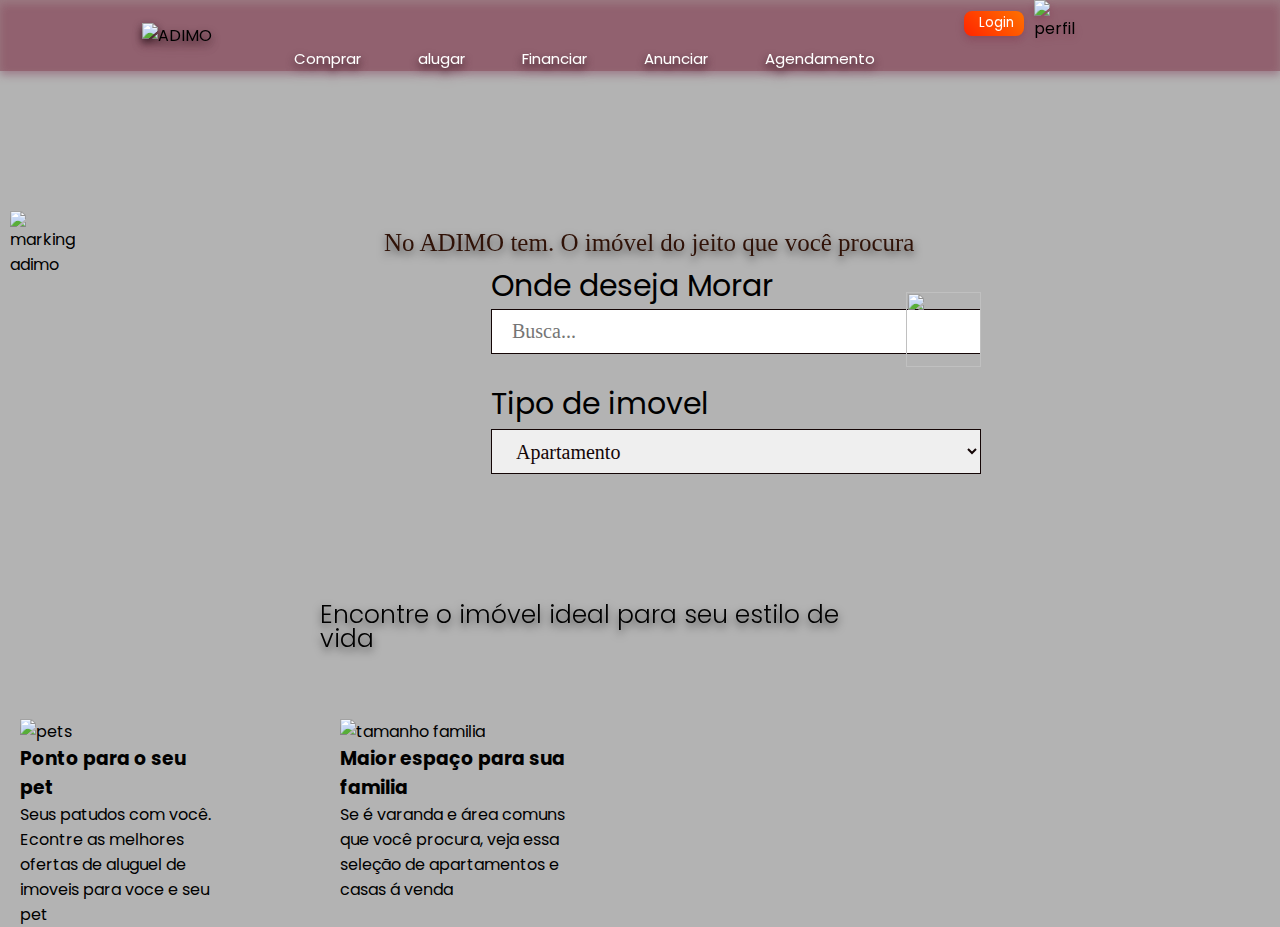
==== index.html @ 8f81d6ec "Add files via upload" ====
<!DOCTYPE html>
<html lang="en">
<head>
    <meta charset="UTF-8">
    <meta http-equiv="X-UA-Compatible" content="IE=edge">
    <meta name="desciption" content="ADIMO uma imobiliaria onde te ajudar é nossa obrigação">
    <link rel="stylesheet" href="style.css">
    <title>Site_ADIMO</title>
</head>
<body>
    <header>
        <div class="container">
            <div class="logo"><img class="box-img" src="adimo/img/icoone1.png" alt="ADIMO"></div>
            <div class="menu">
                <nav>
                    <ul>
                        <section class="pos">
                            <div class="box-button"><button class="button"><a  class="a-but" href="http://127.0.0.1:5500/tela%20login/index_login.html">Login</a></button></div>
                            <div class="div-img"><img class="box-imagem" src="adimo/img/perfil2.png" alt="perfil"></div>
                        </section>
                        <a class="a" href="">Comprar</a>
                        <a class="a" href="">alugar</a>
                        <a class="a" href="">Financiar</a>
                        <a class="a" href="http://127.0.0.1:5500/tela%20anunciar/index_anunciar.html">Anunciar</a>
                        <a class="a" href="">Agendamento</a>
                       
                    </ul>
                    
                </nav>
            </div>
            
        </div>
    </header>
    <main class="box-main">
        
        <div class="mod-img">
            <img src="adimo/img/inicio_minhacasa.png" alt="marking adimo">
        </div>
        <p class="paragrafo">
            No ADIMO tem. O imóvel do jeito que você procura
        </p>
        <form action="">
            <div class="main-cont">
                <div class="search-container">
                    <span class="span">Onde deseja Morar</span>
                    <input type="text" id="search-bar" placeholder="Busca...">
                    <a href="#"><img class="search-icon" src="http://www.endlessicons.com/wp-content/uploads/2012/12/search-icon.png"></a>
                </div>
                <div class="search-container">
                    <span class="span">Tipo de imovel</span>
                    <div class="imobSelect">
                    <select name="tipo" id="search-bar" >
                        <option value="apartamento">Apartamento</option>
                        <option value="casa">Casa</option>
                        <option value="cs comercio">Casa de Condomínio</option>
                        <option value="chacara">Chácara</option>
                        <option value="lotes">Lote/Terreno</option>
                        <option value="sobrado">Sobrado</option>
                        <option value="edificio">Edifício Residencial</option>
                        <option value="sitio">Fazenda/Sítios</option>
                    </select>
                    </div>
                    
                </div>
            </div>
        </form>
        <div class="sub-paragrafo"><p>Encontre o imóvel ideal para seu estilo de vida</p></div>
        <div id="alinar">
            <div class="pets">
                <img src="adimo/img/imovel pets.jpg" alt="pets">
                
                <p class="type-pont"><h3>Ponto para o seu pet
                </h3>Seus patudos com você. Econtre as melhores ofertas de aluguel de imoveis para voce e seu pet</p>
            </div>
        </div>   
        <div>
            <figure class="fig-img">
                <img class="img-fig" src="adimo/img/tamanhoFamilia.png" alt="tamanho familia">
                <figcaption><h3>Maior espaço para sua familia</h3>
                    Se é varanda e área comuns que você procura, veja essa seleção de apartamentos e casas á venda</figcaption>
            </figure>
            
        </div>
    </main>
</body>
</html>
---- style.css ----
@import url('https://fonts.googleapis.com/css2?family=Poppins:wght@300&display=swap');
*{
    margin: 0;
    padding: 0;
    box-sizing: border-box;
    font-family: 'Poppins', sans-serif;
}
.a-but{
    color: #fff;
    text-decoration: none;
}
.container {
    max-width: 1080px;
    display: flex;
    margin: 0 auto;
    align-items: center;
    justify-content: center;
    
}
body{
    background-color: #0303034d;
}
header{
  
    background-color: rgba(134, 74, 89, 0.548);
    width: 100%;
    padding: 0px;
    filter: drop-shadow(0px 4px 4px rgba(136, 73, 99, 0.952));
}

.box-img{
    width: 10px;
    padding: 5px 10px;
}
.box-imagem{
    width: 38px;
}
.button{
    width:60px;
    height: 25px;
    background-image: linear-gradient(45deg, #FF2500, #FF7100);
    border: none;
    margin-right: 5px;
    border-radius: 8px;
    cursor: pointer;
}


.button a{
    color: #ffff;    
    margin-left: 5px;
    padding: 0;
    
}
.box-button{
    padding-right: 5px;
    margin: 0px 0px 0px 5px;
    padding-top: 9px;
    margin-left: 670px;
    
}
.div-img{
    margin-left: 0;
    margin-bottom: 5px;
    margin-top: 0;

    
    
}
.div-input{
    margin-bottom: 20px;
    position:relative;
    width: 310px;
    height: 155px;
    display: block;
    
}
.div-input input{
    background-color: #8582825b;
    border-color: #44403c;
    font-size:25px;
}
.fig-img{
    position: absolute;
    width: 252px;
    height: 201px;
    padding:0;
    margin-left: 340px;
    margin-top: 17%;
}
.img-fig{
    width: 223px;
    height: auto;
}
.input{
    font-size: 25px;
    font-family: Arial, Helvetica, sans-serif;

}
.logo {
    width: 15%;
}
.logo img{
    width: 90px;
    filter: drop-shadow(0px 4px 4px rgba(0, 0, 0, 0.616));
}

.main-cont{
    margin-left:15%;
    margin-top: 15%;
    
}
.menu{
    width: 79%;
}


.a{
    color: #ffff;
    text-decoration: none;
    margin-right: 53px;
    font-size: 15px;
    position: relative;
    width: 60%;
    filter: drop-shadow(0px 4px 4px rgba(0, 0, 0, 0.616));
    transform: scale(1.2);
}

.a:hover{
    font-size: 20px;
    color: black;
    filter: drop-shadow(0px 4px 4px rgb(29, 0, 0));
   
}
.mod-img{
    position: absolute;
    margin-left: 10px;
    width: 22px;
    height: 14px;
    bottom: 75%;

}
option{
    color: #000000;
    font-family: Arial, Helvetica, sans-serif;
    background-color: #8a725f9d;
}
.pos{
    display: flex;
    width: 45%;
    margin:0;
    padding: 0;

}
.paragrafo{
    position: absolute;
    left: 30%;
    top: 26%;
    font-family:Georgia, 'Times New Roman', Times, serif;
    font-size: 25px;
    line-height: 18px;
    color: #301207;

    filter: drop-shadow(0px 4px 4px rgba(0, 0, 0, 0.616));

}
.pets{
    position: absolute;
    width: 202px;
    height: 201px;
    padding:0;
    margin-left: 20px;
    margin-top: 17%;
    
}
.span{
    font-size: 30px;
}
.sub-paragrafo{
    margin-top: 8%;
    margin-left: 25%;
    padding: 0;
    position: absolute;
    width: 578px;
    height: 24px;
    font-family: 'Inter';
    font-style: normal;
    font-weight: 300;
    font-size: 25px;
    line-height: 24px;
    color: #000000;
    filter: drop-shadow(0px 4px 4px rgba(0, 0, 0, 0.616));

}
.type-pont{
    position: absolute;
    width: 219px;
    height: 30px;
    font-family: 'Inter';
    font-style: normal;
    font-weight: 300;
    font-size: 18px;
    line-height: 22px;

    color: rgba(0, 0, 0, 0.75);
}
@media screen and (max-width: 900px){
    header{
        background-color: black;
        width: 100%;
        padding: 0px;
    }
.menu nav ul a{
        text-decoration: none;
        padding-right:15px;
        font-size: 15px;
        position: relative;
    }
    .box-img{
        width: 10px;
        padding: 0px 20px;
        
    }
    .box-button{
        padding-right: 5px;
        margin: 0px 0px 0px 5px;
        padding-top: 5px;
        margin-left: 5%;
    }
    .pos{
        margin-left:420px;
        
    }
    .search-container{
        width: 400px;
        display: block;
        margin:27px auto;
    }
    .main-cont{
        margin-left:30%;
        margin-top: 25%;
    }
}
@media screen and(max-width:768px) {
    header{
        background-color: black;
        width: 100%;
        padding: 0px;
    }
    .menu nav ul a{
        text-decoration: none;
        padding-right:15px;
        font-size: 15px;
        position: relative;
    }
    .box-img{
        width: 10px;
        padding: 0px 20px;
        
    }
    .box-button{
        padding-right: 5px;
        margin: 0px 0px 0px 5px;
        padding-top: 5px;
        margin-left: 5%;
    }
    .pos{
        margin-left:420px;
        
    }
    .search-container{
        width: 400px;
        display: block;
        margin:27px auto;
    }
    .main-cont{
        margin-left:30%;
        margin-top: 25%;
    }
}
.search-container{
    width: 490px;
    display: block;
    margin:27px auto;
    
  } 
  .search-icon{
    position: relative;
    float: right;
    width: 75px;
    height: 75px;
    top: -62px;
    
}
#search-bar{
    margin: 0 auto;
    width: 100%;
    height: 45px;
    padding: 0 20px;
    font-size:20px;
    font-family: 'Franklin Gothic Medium';
    color: rgb(20, 6, 6);
    border: 1px solid;
}
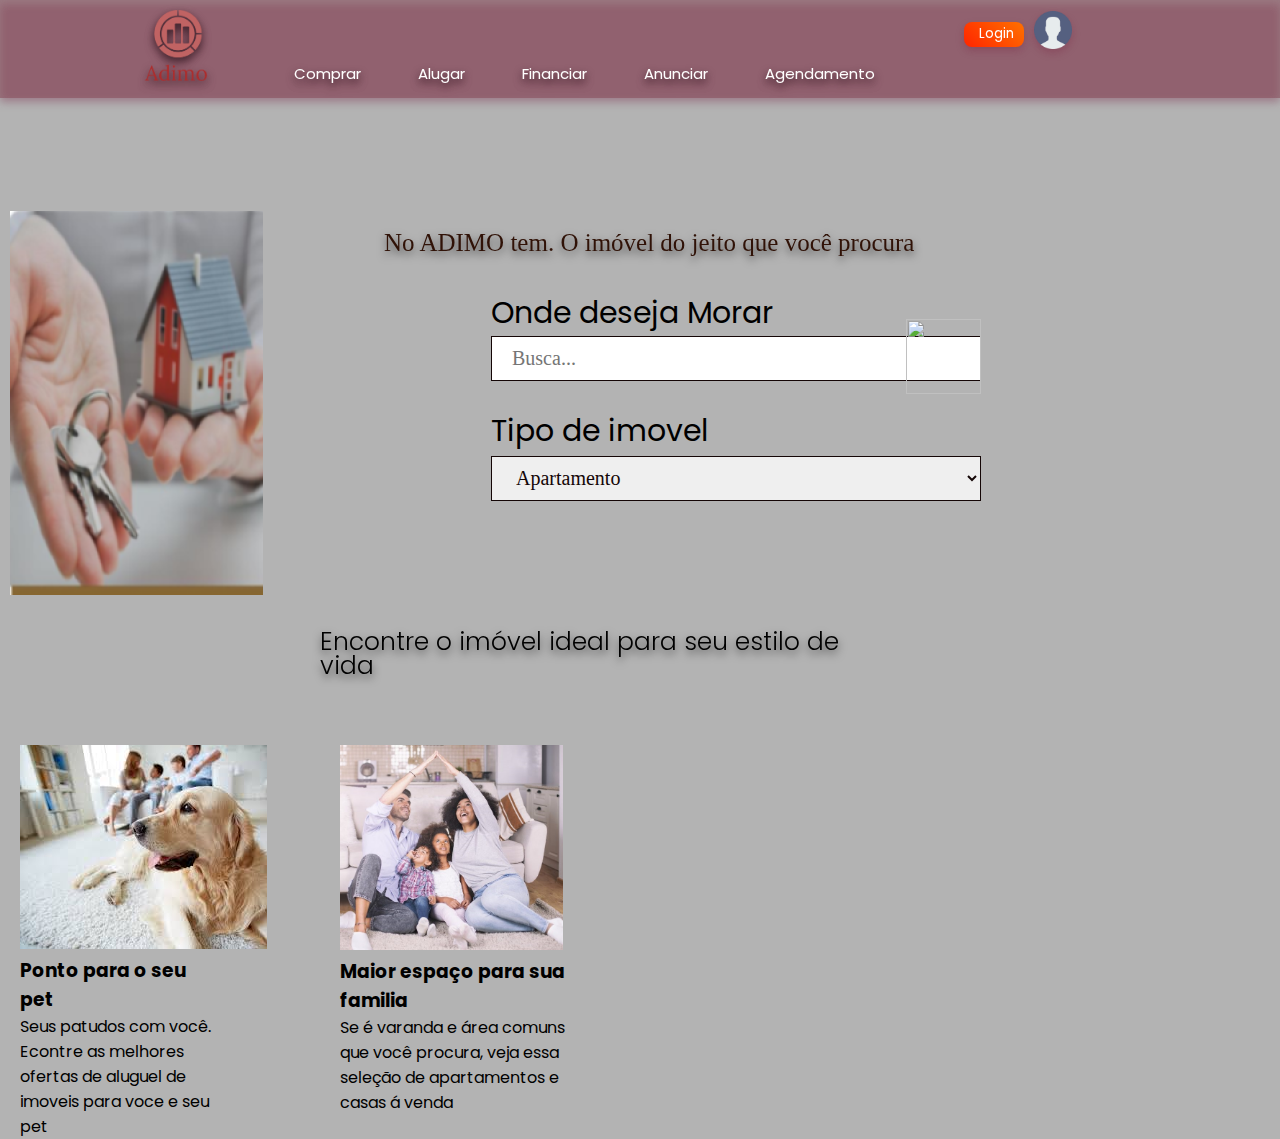
==== commit aefc95ce: "repositorio corrigido" ====
--- a/index.html
+++ b/index.html
@@ -1,27 +1,28 @@
 <!DOCTYPE html>
-<html lang="en">
+<html lang="pt-br">
 <head>
     <meta charset="UTF-8">
     <meta http-equiv="X-UA-Compatible" content="IE=edge">
     <meta name="desciption" content="ADIMO uma imobiliaria onde te ajudar é nossa obrigação">
     <link rel="stylesheet" href="style.css">
+    <link rel="shortcut icon" href="assets/icons/favicon.ico" type="image/x-icon">
     <title>Site_ADIMO</title>
 </head>
 <body>
     <header>
         <div class="container">
-            <div class="logo"><img class="box-img" src="adimo/img/icoone1.png" alt="ADIMO"></div>
+            <div class="logo"><img class="box-img" src="assets/icons/icoone1.png" alt="ADIMO"></div>
             <div class="menu">
                 <nav>
                     <ul>
                         <section class="pos">
-                            <div class="box-button"><button class="button"><a  class="a-but" href="http://127.0.0.1:5500/tela%20login/index_login.html">Login</a></button></div>
-                            <div class="div-img"><img class="box-imagem" src="adimo/img/perfil2.png" alt="perfil"></div>
+                            <div class="box-button"><button class="button"><a  class="a-but" href="pages/login.html">Login</a></button></div>
+                            <div class="div-img"><img class="box-imagem" src="assets/icons/perfil2.png" alt="perfil"></div>
                         </section>
                         <a class="a" href="">Comprar</a>
-                        <a class="a" href="">alugar</a>
+                        <a class="a" href="">Alugar</a>
                         <a class="a" href="">Financiar</a>
-                        <a class="a" href="http://127.0.0.1:5500/tela%20anunciar/index_anunciar.html">Anunciar</a>
+                        <a class="a" href="pages/anunciar.html">Anunciar</a>
                         <a class="a" href="">Agendamento</a>
                        
                     </ul>
@@ -34,7 +35,7 @@
     <main class="box-main">
         
         <div class="mod-img">
-            <img src="adimo/img/inicio_minhacasa.png" alt="marking adimo">
+            <img src="assets/img/inicio_minhacasa.png" alt="marking adimo">
         </div>
         <p class="paragrafo">
             No ADIMO tem. O imóvel do jeito que você procura
@@ -67,7 +68,7 @@
         <div class="sub-paragrafo"><p>Encontre o imóvel ideal para seu estilo de vida</p></div>
         <div id="alinar">
             <div class="pets">
-                <img src="adimo/img/imovel pets.jpg" alt="pets">
+                <img src="assets/img/imovel pets.jpg" alt="pets">
                 
                 <p class="type-pont"><h3>Ponto para o seu pet
                 </h3>Seus patudos com você. Econtre as melhores ofertas de aluguel de imoveis para voce e seu pet</p>
@@ -75,11 +76,10 @@
         </div>   
         <div>
             <figure class="fig-img">
-                <img class="img-fig" src="adimo/img/tamanhoFamilia.png" alt="tamanho familia">
+                <img class="img-fig" src="assets/img/tamanhoFamilia.png" alt="tamanho familia">
                 <figcaption><h3>Maior espaço para sua familia</h3>
                     Se é varanda e área comuns que você procura, veja essa seleção de apartamentos e casas á venda</figcaption>
             </figure>
-            
         </div>
     </main>
 </body>
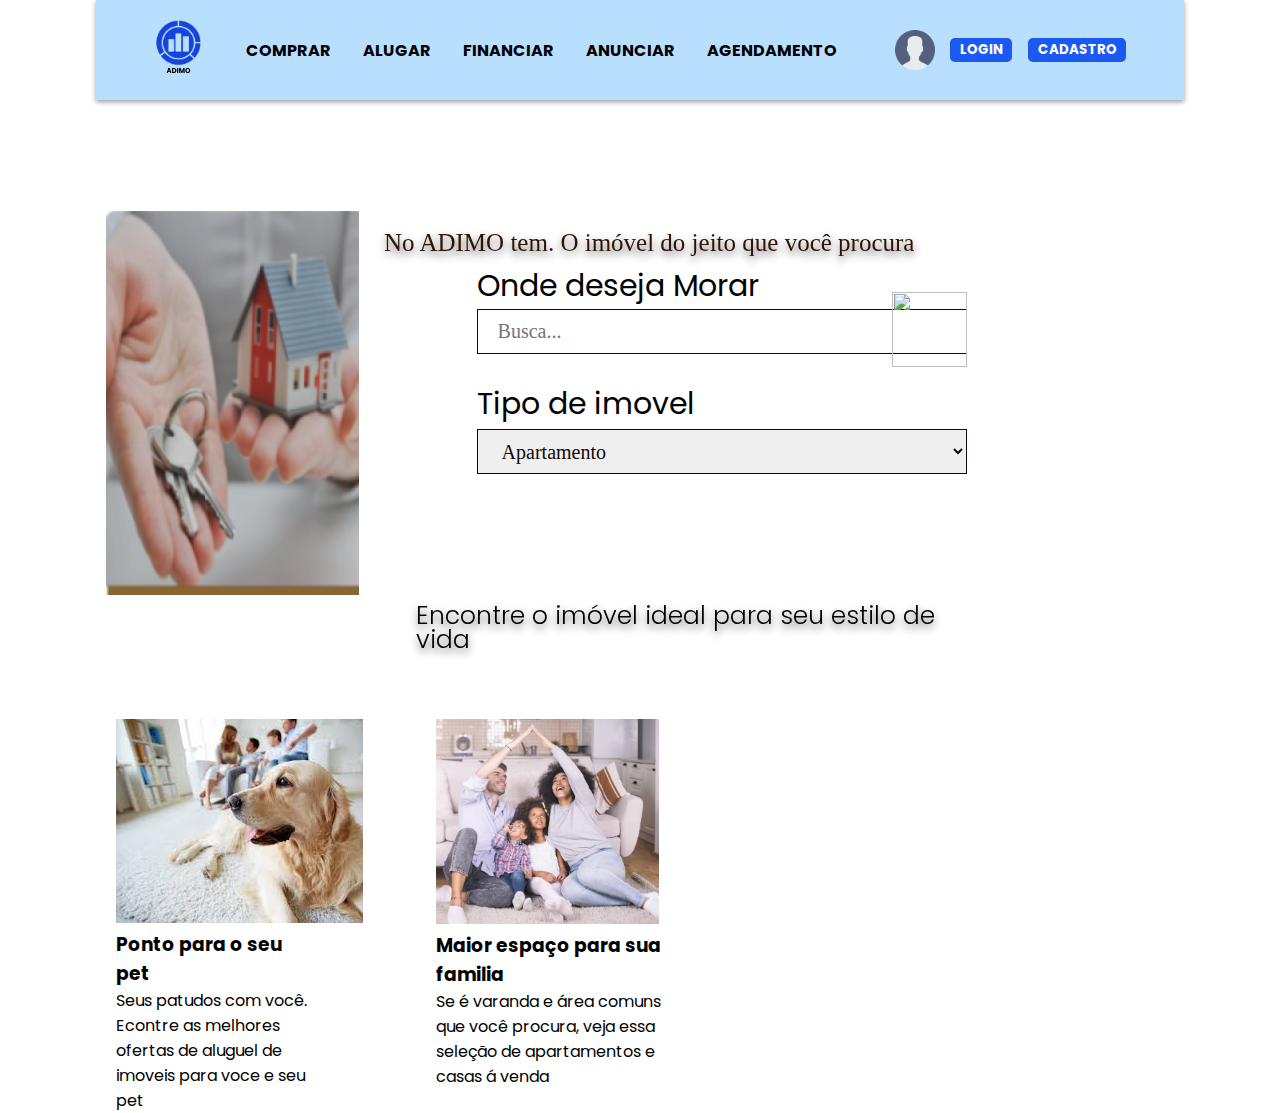
==== commit b15fa31b: "correções de head" ====
--- a/index.html
+++ b/index.html
@@ -5,31 +5,35 @@
     <meta http-equiv="X-UA-Compatible" content="IE=edge">
     <meta name="desciption" content="ADIMO uma imobiliaria onde te ajudar é nossa obrigação">
     <link rel="stylesheet" href="style.css">
-    <link rel="shortcut icon" href="assets/icons/favicon.ico" type="image/x-icon">
-    <title>Site_ADIMO</title>
+    <link rel="shortcut icon" href="assets/icons/icone da adimo.png" type="image/x-icon">
+    <title>ADIMO | Imobiliária</title>
 </head>
 <body>
-    <header>
-        <div class="container">
-            <div class="logo"><img class="box-img" src="assets/icons/icoone1.png" alt="ADIMO"></div>
-            <div class="menu">
-                <nav>
-                    <ul>
-                        <section class="pos">
-                            <div class="box-button"><button class="button"><a  class="a-but" href="pages/login.html">Login</a></button></div>
-                            <div class="div-img"><img class="box-imagem" src="assets/icons/perfil2.png" alt="perfil"></div>
-                        </section>
-                        <a class="a" href="">Comprar</a>
-                        <a class="a" href="">Alugar</a>
-                        <a class="a" href="">Financiar</a>
-                        <a class="a" href="pages/anunciar.html">Anunciar</a>
-                        <a class="a" href="">Agendamento</a>
-                       
-                    </ul>
-                    
-                </nav>
-            </div>
-            
+    <header class="header">
+        <a href="./index.html"><img src="assets/icons/adimo-icon.svg" alt="ADIMO"></a>
+        <nav>
+            <ul>
+                <li>
+                    <a href="#">COMPRAR</a>
+                </li>
+                <li>
+                    <a href="#">ALUGAR</a>
+                </li>
+                <li>
+                    <a href="#">FINANCIAR</a>
+                </li>
+                <li>
+                    <a href="#">ANUNCIAR</a>
+                </li>
+                <li>
+                    <a href="#">AGENDAMENTO</a>
+                </li>
+            </ul>
+        </nav>
+        <div>
+            <img src="assets/icons/perfil2.png" alt="">
+            <button class="button">LOGIN</button>
+            <button class="button">CADASTRO</button>
         </div>
     </header>
     <main class="box-main">
--- a/style.css
+++ b/style.css
@@ -1,4 +1,5 @@
 @import url('https://fonts.googleapis.com/css2?family=Poppins:wght@300&display=swap');
+
 *{
     margin: 0;
     padding: 0;
@@ -18,40 +19,90 @@
     
 }
 body{
-    background-color: #0303034d;
-}
-header{
-  
-    background-color: rgba(134, 74, 89, 0.548);
+    margin: 0 auto;
+    width: 85vw;
+}
+
+/* HEADER CORRIGIDO */
+
+.header{
+    display: flex;
+    justify-content: space-between;
+    align-items: center;
+    margin: 0 auto;
+    padding: 50px;
+
     width: 100%;
-    padding: 0px;
-    filter: drop-shadow(0px 4px 4px rgba(136, 73, 99, 0.952));
-}
-
-.box-img{
-    width: 10px;
-    padding: 5px 10px;
-}
-.box-imagem{
-    width: 38px;
-}
+    height: 100px;
+    background-color: #1c97fc4f;
+    box-shadow: 0px 2px 5px rgba(0, 0, 0, 0.397);
+
+}
+
+.header a{
+    width: 5%;
+}
+
+.header a img{
+    width: 65px;
+}
+
+
+.header nav ul{
+    list-style: none;
+    width: 70%;
+    display: flex;
+    gap: 2rem;
+}
+
+.header nav ul li a{
+    text-decoration: none;
+    color: #000000;
+    font-weight: 700;
+}
+
+.header nav ul li:hover{
+    transform: scale(1.3);
+}
+
+.header nav ul li a:hover{
+    color: #ffffff;
+}
+
+
+.header div{
+    display: flex;
+    justify-content: space-around;
+    align-items: center;
+
+
+    width: 25%;
+}
+
+.header div img{
+    width: 40px;
+
+}
+
+/* HEADER CORRIGIDO */
+
 .button{
-    width:60px;
-    height: 25px;
-    background-image: linear-gradient(45deg, #FF2500, #FF7100);
+    padding-top: .1rem;
+    padding-bottom: .1rem;
+    padding-left: .6rem;
+    padding-right: .6rem;
+    font-weight: bold;
+    color: #ffffff;
+    background-color: #1B59F2;
     border: none;
-    margin-right: 5px;
-    border-radius: 8px;
+    border-radius: 5px;
     cursor: pointer;
 }
 
-
-.button a{
-    color: #ffff;    
-    margin-left: 5px;
-    padding: 0;
-    
-}
+.button:hover{
+    background-color: #1b58f291;
+}
+
 .box-button{
     padding-right: 5px;
     margin: 0px 0px 0px 5px;
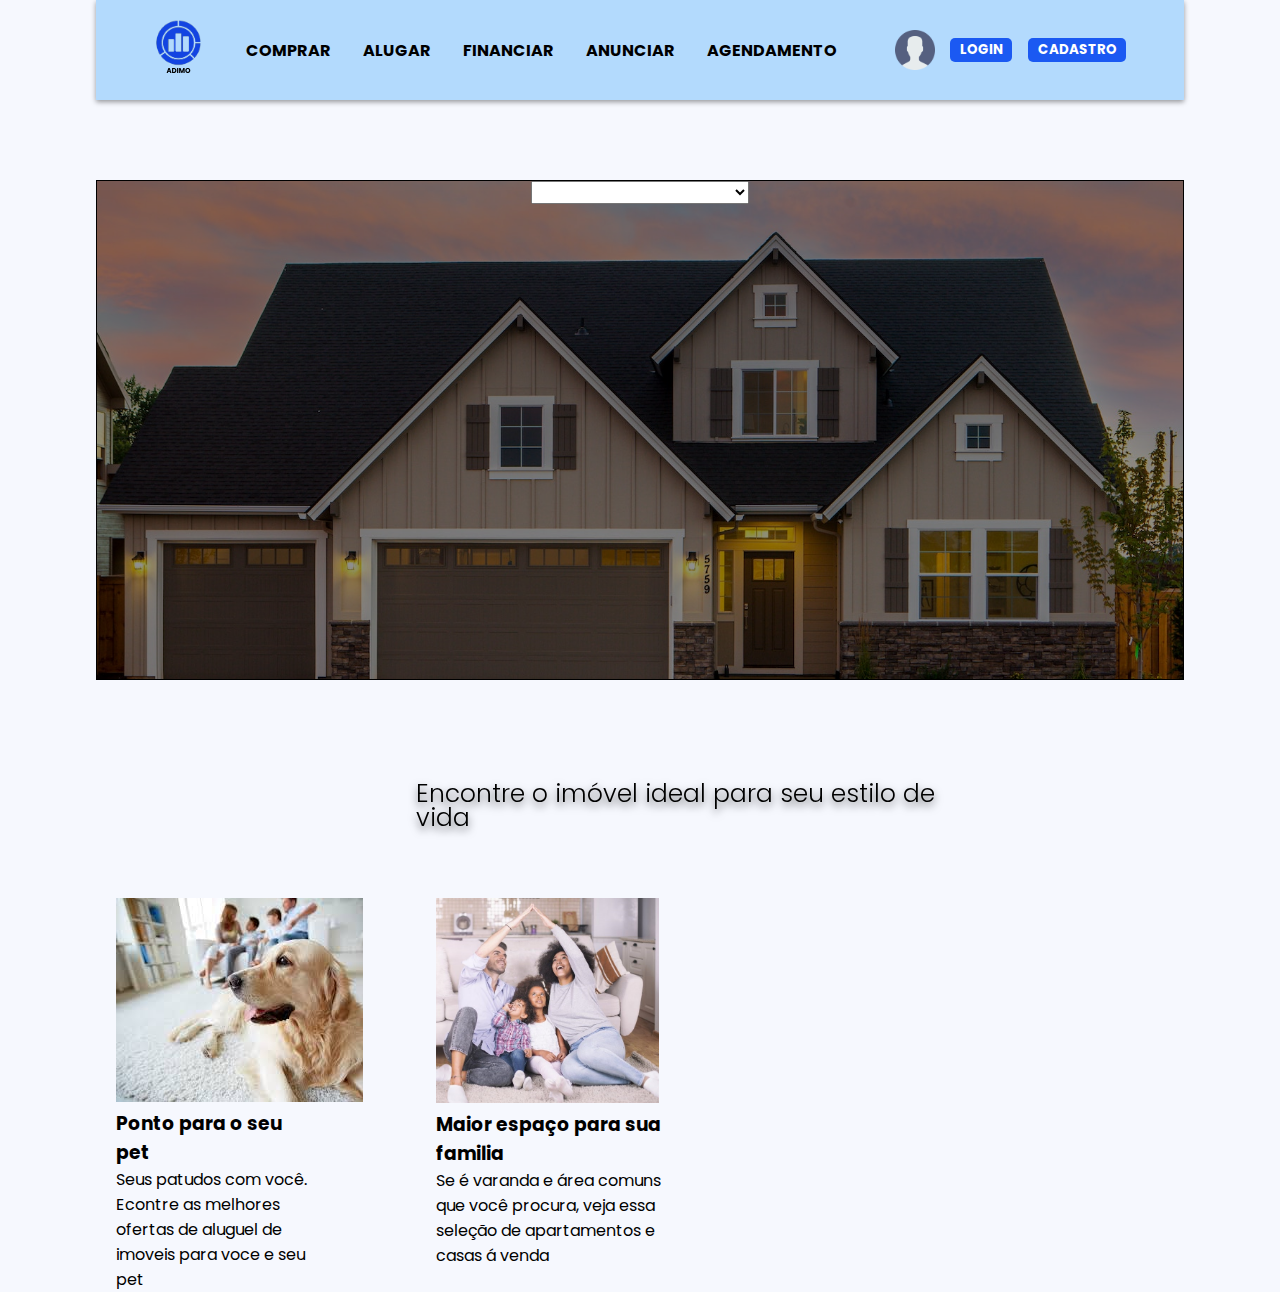
==== commit 66ac9e5f: "add pastas" ====
--- a/index.html
+++ b/index.html
@@ -5,7 +5,7 @@
     <meta http-equiv="X-UA-Compatible" content="IE=edge">
     <meta name="desciption" content="ADIMO uma imobiliaria onde te ajudar é nossa obrigação">
     <link rel="stylesheet" href="style.css">
-    <link rel="shortcut icon" href="assets/icons/icone da adimo.png" type="image/x-icon">
+    <link rel="shortcut icon" href="assets/icons/favicon.png" type="image/x-icon">
     <title>ADIMO | Imobiliária</title>
 </head>
 <body>
@@ -36,39 +36,17 @@
             <button class="button">CADASTRO</button>
         </div>
     </header>
-    <main class="box-main">
-        
-        <div class="mod-img">
-            <img src="assets/img/inicio_minhacasa.png" alt="marking adimo">
-        </div>
-        <p class="paragrafo">
-            No ADIMO tem. O imóvel do jeito que você procura
-        </p>
+    <main class="main">
         <form action="">
-            <div class="main-cont">
-                <div class="search-container">
-                    <span class="span">Onde deseja Morar</span>
-                    <input type="text" id="search-bar" placeholder="Busca...">
-                    <a href="#"><img class="search-icon" src="http://www.endlessicons.com/wp-content/uploads/2012/12/search-icon.png"></a>
-                </div>
-                <div class="search-container">
-                    <span class="span">Tipo de imovel</span>
-                    <div class="imobSelect">
-                    <select name="tipo" id="search-bar" >
-                        <option value="apartamento">Apartamento</option>
-                        <option value="casa">Casa</option>
-                        <option value="cs comercio">Casa de Condomínio</option>
-                        <option value="chacara">Chácara</option>
-                        <option value="lotes">Lote/Terreno</option>
-                        <option value="sobrado">Sobrado</option>
-                        <option value="edificio">Edifício Residencial</option>
-                        <option value="sitio">Fazenda/Sítios</option>
-                    </select>
-                    </div>
-                    
-                </div>
-            </div>
+            <select name="" id="">
+                <option value="Casa"></option>
+                <option value="Apartamento"></option>
+                <option value="Apartamento"></option>
+                <option value="Apartamento"></option>
+                <option value="Apartamento"></option>
+            </select>
         </form>
+    </main>
         <div class="sub-paragrafo"><p>Encontre o imóvel ideal para seu estilo de vida</p></div>
         <div id="alinar">
             <div class="pets">
--- a/style.css
+++ b/style.css
@@ -21,6 +21,7 @@
 body{
     margin: 0 auto;
     width: 85vw;
+    background-color: #1b58f20a;
 }
 
 /* HEADER CORRIGIDO */
@@ -30,6 +31,7 @@
     justify-content: space-between;
     align-items: center;
     margin: 0 auto;
+    margin-bottom: 5rem;
     padding: 50px;
 
     width: 100%;
@@ -85,6 +87,36 @@
 }
 
 /* HEADER CORRIGIDO */
+
+
+/* SESSÃO PRINCIPAL */
+
+.main{
+    width: 100%;
+    height: 500px;
+    background-repeat: no-repeat;
+    background-size: cover;
+    background-attachment: fixed;
+    background-image: url("assets/img/main-bkg.jpg");
+
+    border: 1px solid black;
+}
+
+.main form{
+    width: 100%;
+    height: 100%;
+    background-color: #00000070;
+}
+
+.main form select{
+    margin: 0 auto;
+    width: 20%;
+    display: block;
+    justify-content: center;
+    align-items: center;
+}
+
+/* SESSÃO PRINCIPAL */
 
 .button{
     padding-top: .1rem;
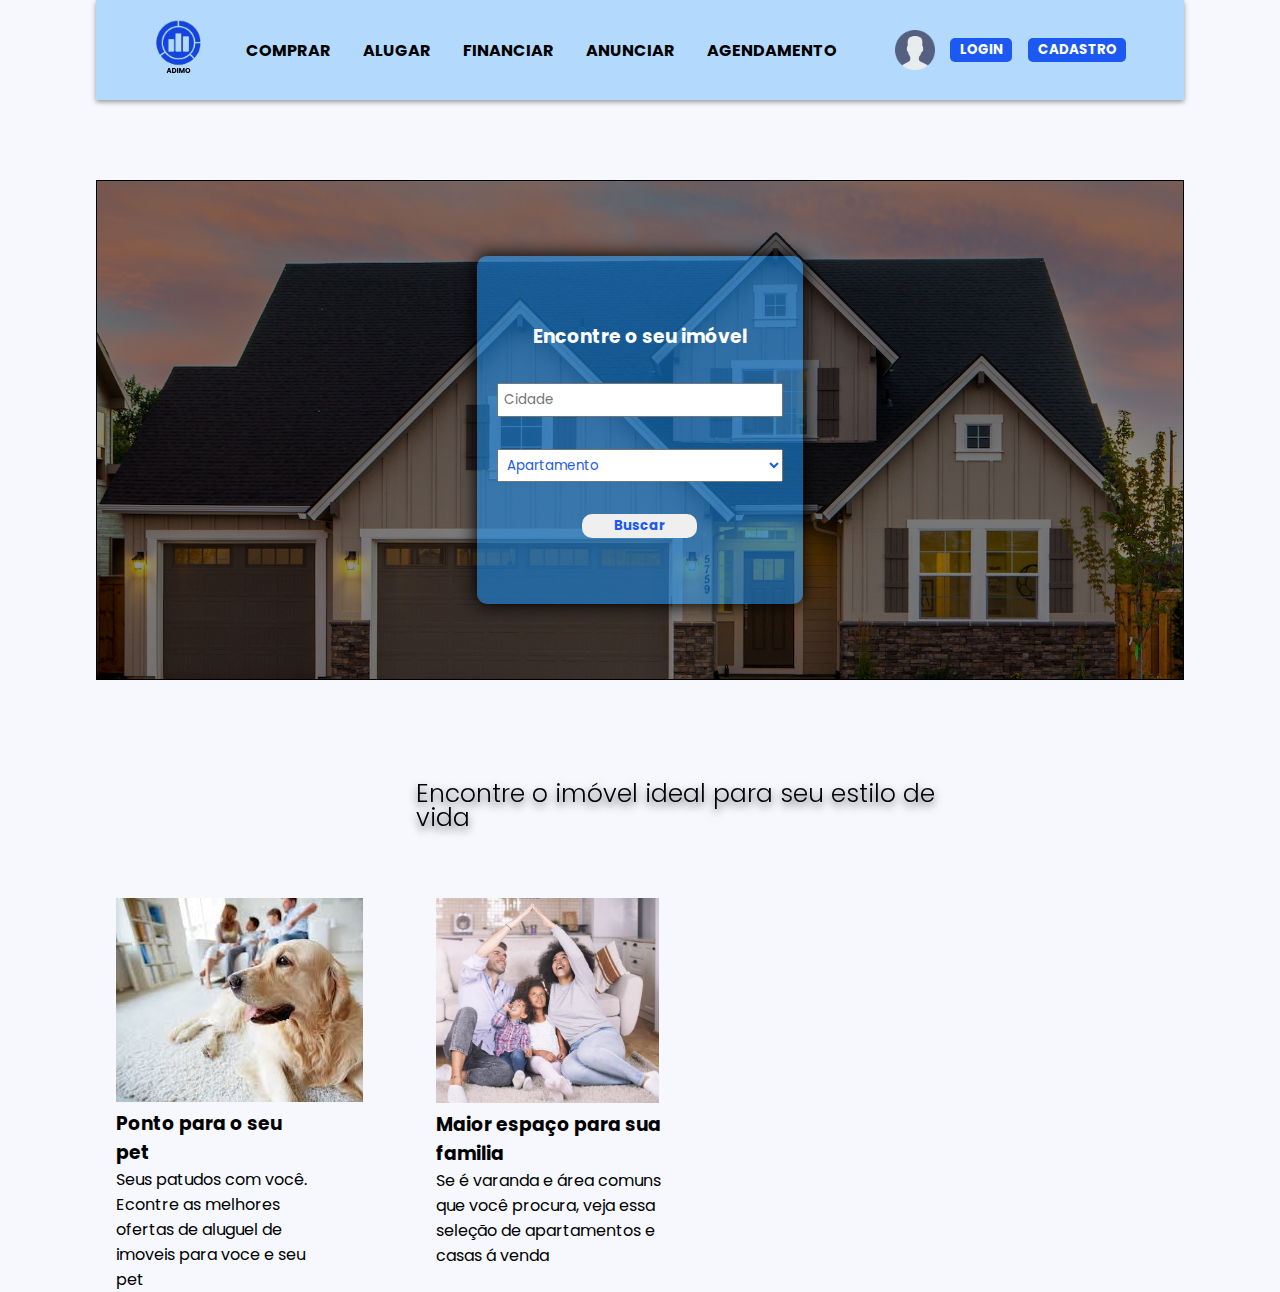
==== commit 6df4ec40: "main finalizado" ====
--- a/index.html
+++ b/index.html
@@ -37,15 +37,22 @@
         </div>
     </header>
     <main class="main">
-        <form action="">
-            <select name="" id="">
-                <option value="Casa"></option>
-                <option value="Apartamento"></option>
-                <option value="Apartamento"></option>
-                <option value="Apartamento"></option>
-                <option value="Apartamento"></option>
-            </select>
-        </form>
+        
+        <div>
+            <form action="">
+                <h3 style="color: #ffffff;">Encontre o seu imóvel</h3>
+                <input type="text" placeholder="Cidade">
+                <select name="Escolha uma opção" id="">
+                    <option value="">Apartamento</option>
+                    <option value="">Apartamento</option>
+                    <option value="">Apartamento</option>
+                    <option value="">Apartamento</option>
+                    <option value="">Apartamento</option>
+                </select>
+                <button>Buscar</button>
+            </form>
+        </div>
+        
     </main>
         <div class="sub-paragrafo"><p>Encontre o imóvel ideal para seu estilo de vida</p></div>
         <div id="alinar">
--- a/style.css
+++ b/style.css
@@ -6,6 +6,8 @@
     box-sizing: border-box;
     font-family: 'Poppins', sans-serif;
 }
+
+
 .a-but{
     color: #fff;
     text-decoration: none;
@@ -102,19 +104,64 @@
     border: 1px solid black;
 }
 
-.main form{
+.main div{
+    display: flex;
+    justify-content: center;
+    align-items: center;
+
     width: 100%;
     height: 100%;
     background-color: #00000070;
 }
 
-.main form select{
-    margin: 0 auto;
-    width: 20%;
-    display: block;
+.main div form{
+    width: 30%;
+    height: 70%;
+    padding: 20px;
+    gap: 2rem;
+
+    background-color: #1b91f291;
+    border-radius: 10px;
+    box-shadow: 0px 0px 18px 1px#000000;
+
+    display: flex;
+    flex-direction: column;
     justify-content: center;
     align-items: center;
 }
+
+.main div form input{
+    padding: 5px;
+    width: 100%;
+}
+
+
+.main div form select{
+    padding: 5px;
+    color: #1B59F2;
+    width: 100%;
+}
+
+.main div form select option{
+    color: #000000;
+}
+
+.main div form button{
+    padding-top: .1rem;
+    padding-bottom: .1rem;
+    padding-left: 2rem;
+    padding-right: 2rem;
+    border-radius: 10px;
+    cursor: pointer;
+    border: none;
+
+    font-weight: bold;
+    color: #1B59F2;
+}
+
+
+
+
 
 /* SESSÃO PRINCIPAL */
 
@@ -223,11 +270,7 @@
     bottom: 75%;
 
 }
-option{
-    color: #000000;
-    font-family: Arial, Helvetica, sans-serif;
-    background-color: #8a725f9d;
-}
+
 .pos{
     display: flex;
     width: 45%;
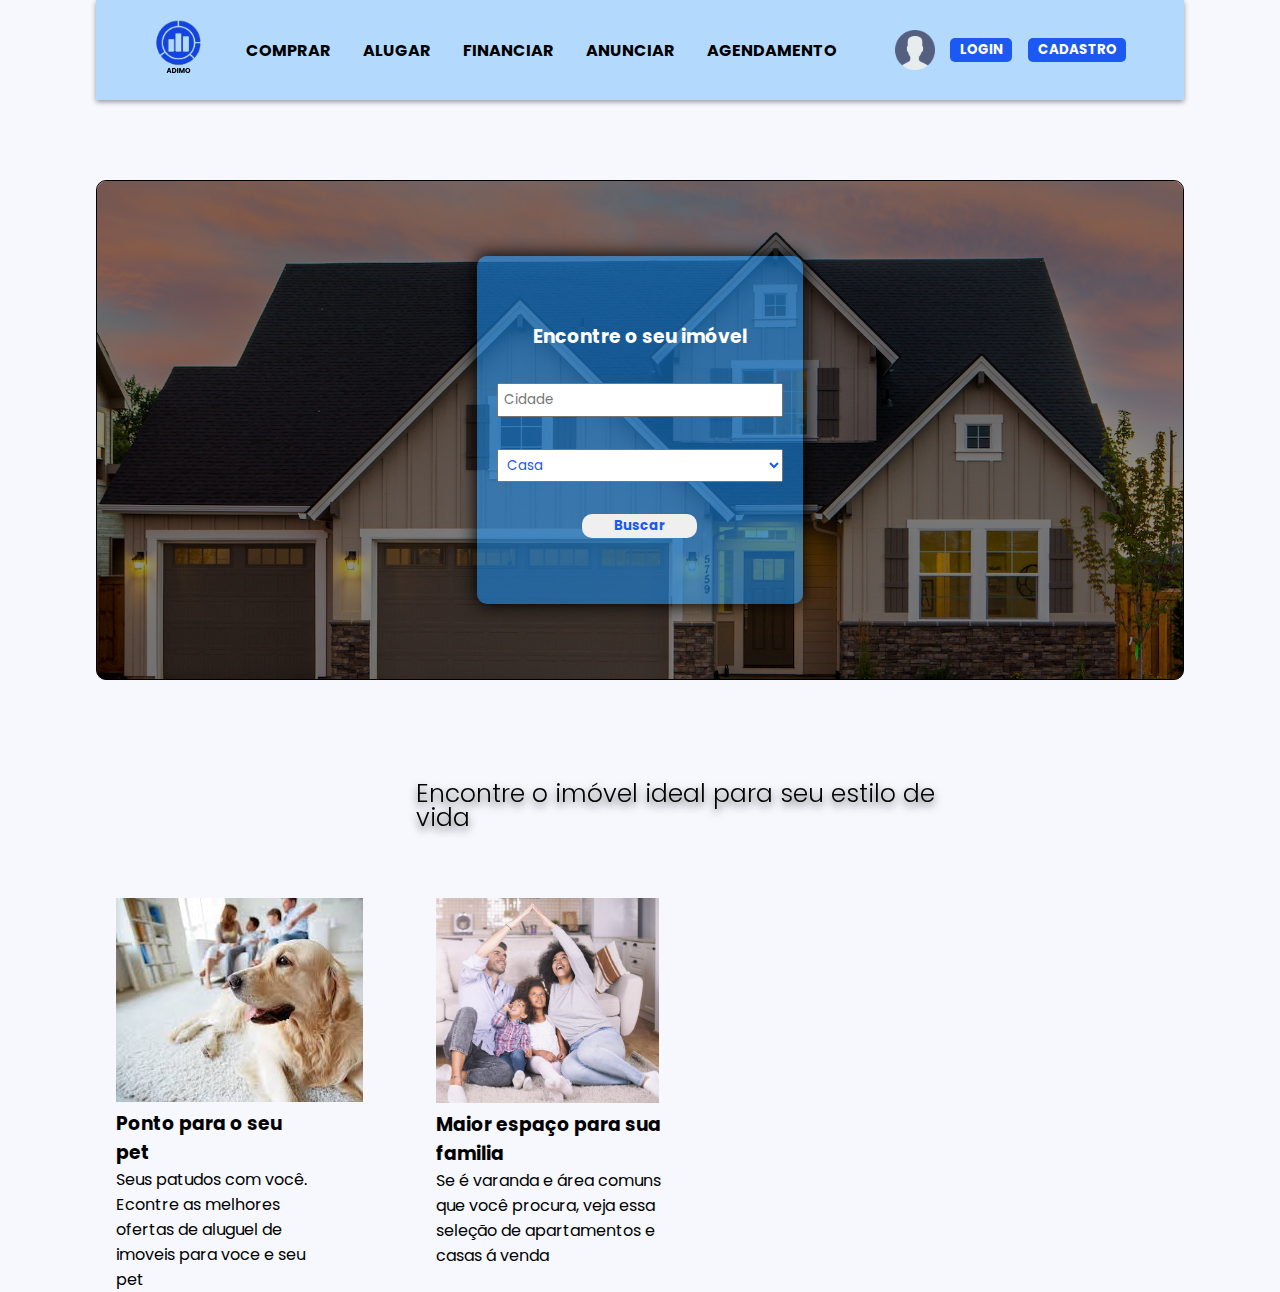
==== commit 8d0d44f4: "mudei o option" ====
--- a/index.html
+++ b/index.html
@@ -43,7 +43,7 @@
                 <h3 style="color: #ffffff;">Encontre o seu imóvel</h3>
                 <input type="text" placeholder="Cidade">
                 <select name="Escolha uma opção" id="">
-                    <option value="">Apartamento</option>
+                    <option value="">Casa</option>
                     <option value="">Apartamento</option>
                     <option value="">Apartamento</option>
                     <option value="">Apartamento</option>
--- a/style.css
+++ b/style.css
@@ -102,12 +102,14 @@
     background-image: url("assets/img/main-bkg.jpg");
 
     border: 1px solid black;
+    border-radius: 10px;
 }
 
 .main div{
     display: flex;
     justify-content: center;
     align-items: center;
+    border-radius: 10px;
 
     width: 100%;
     height: 100%;
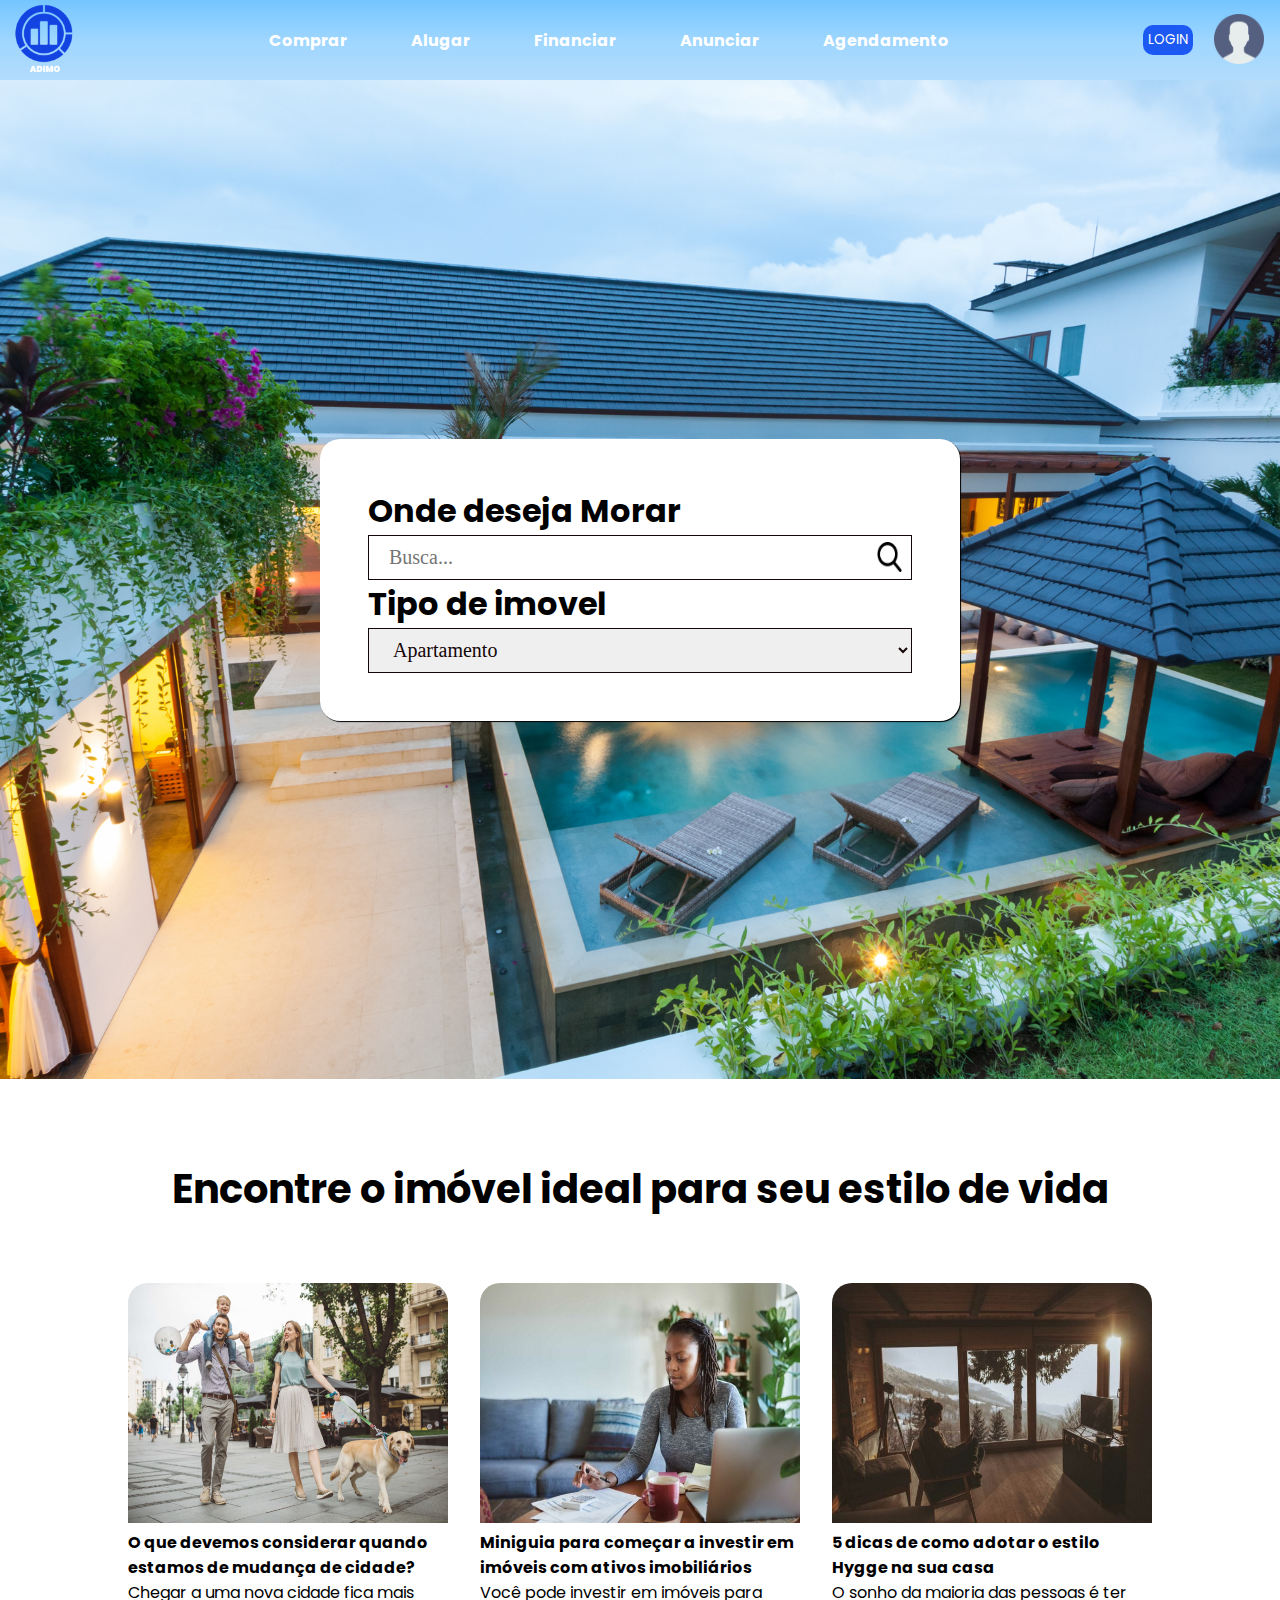
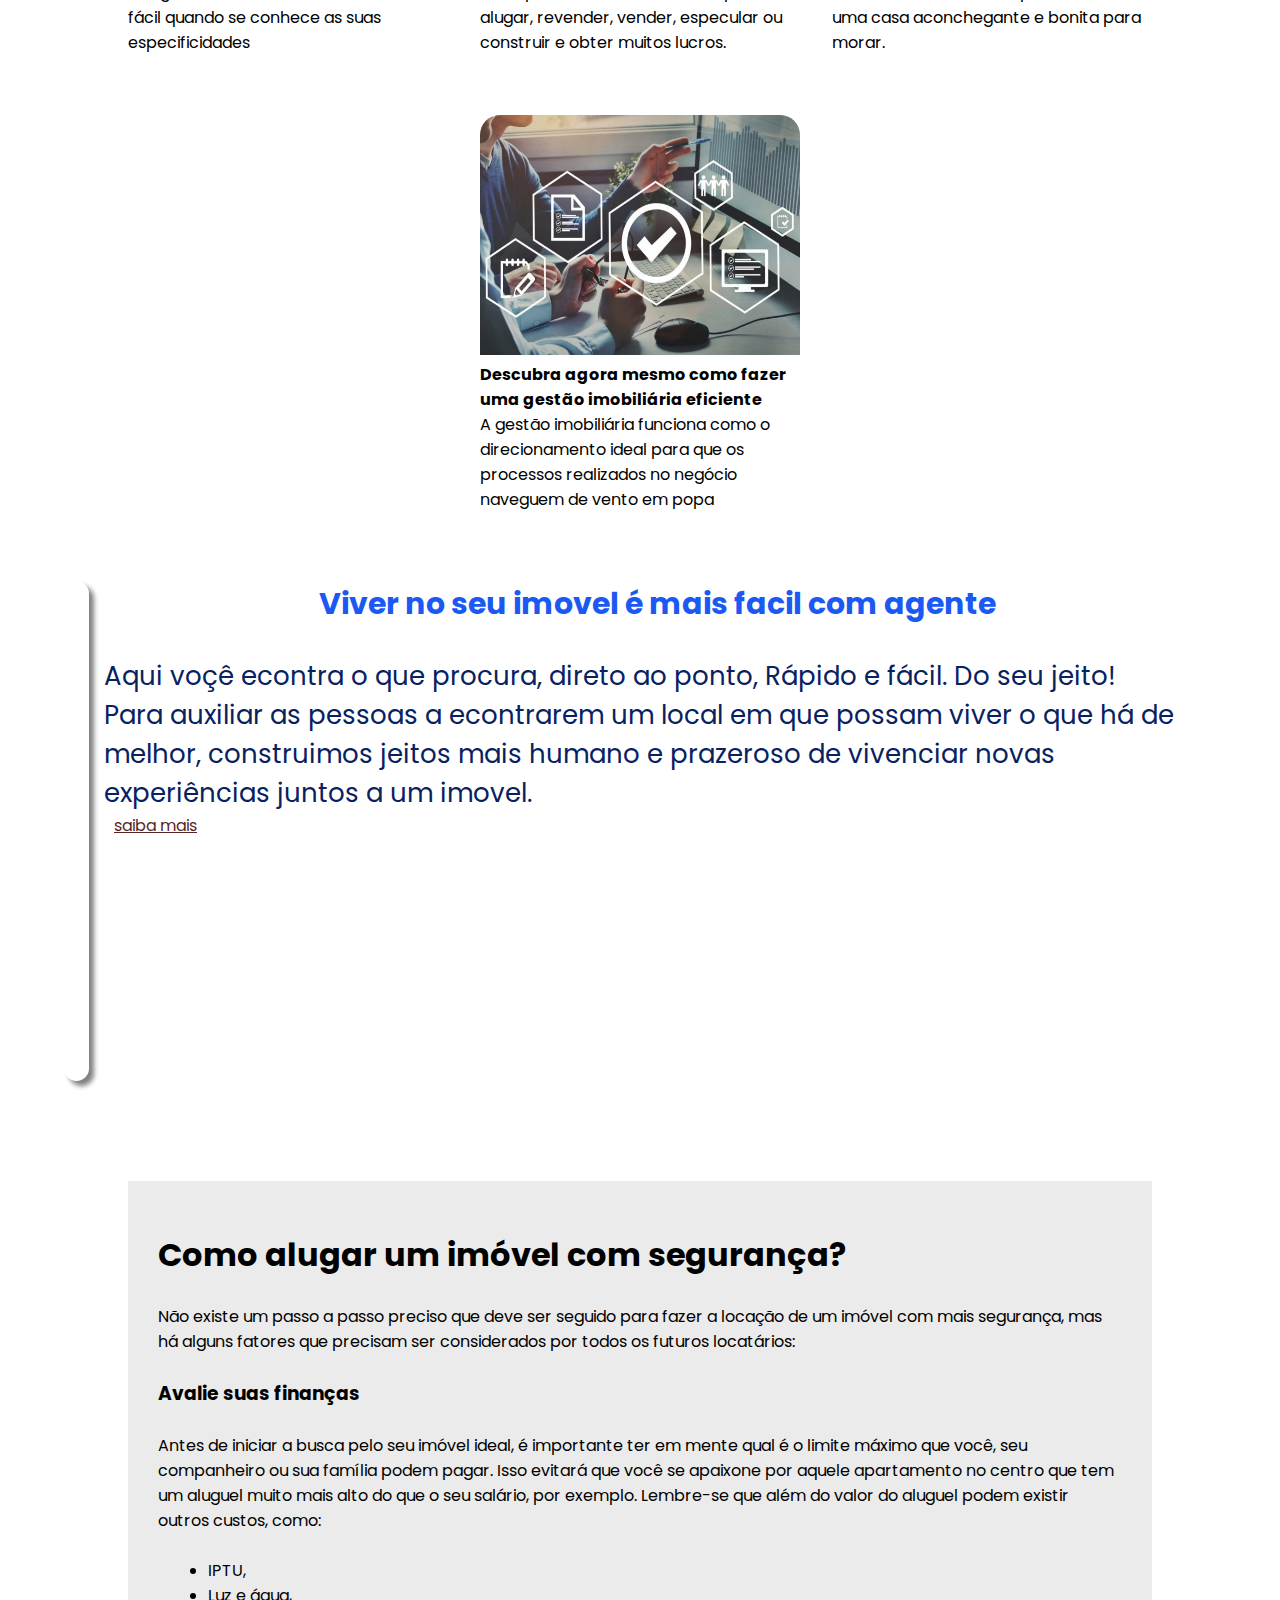
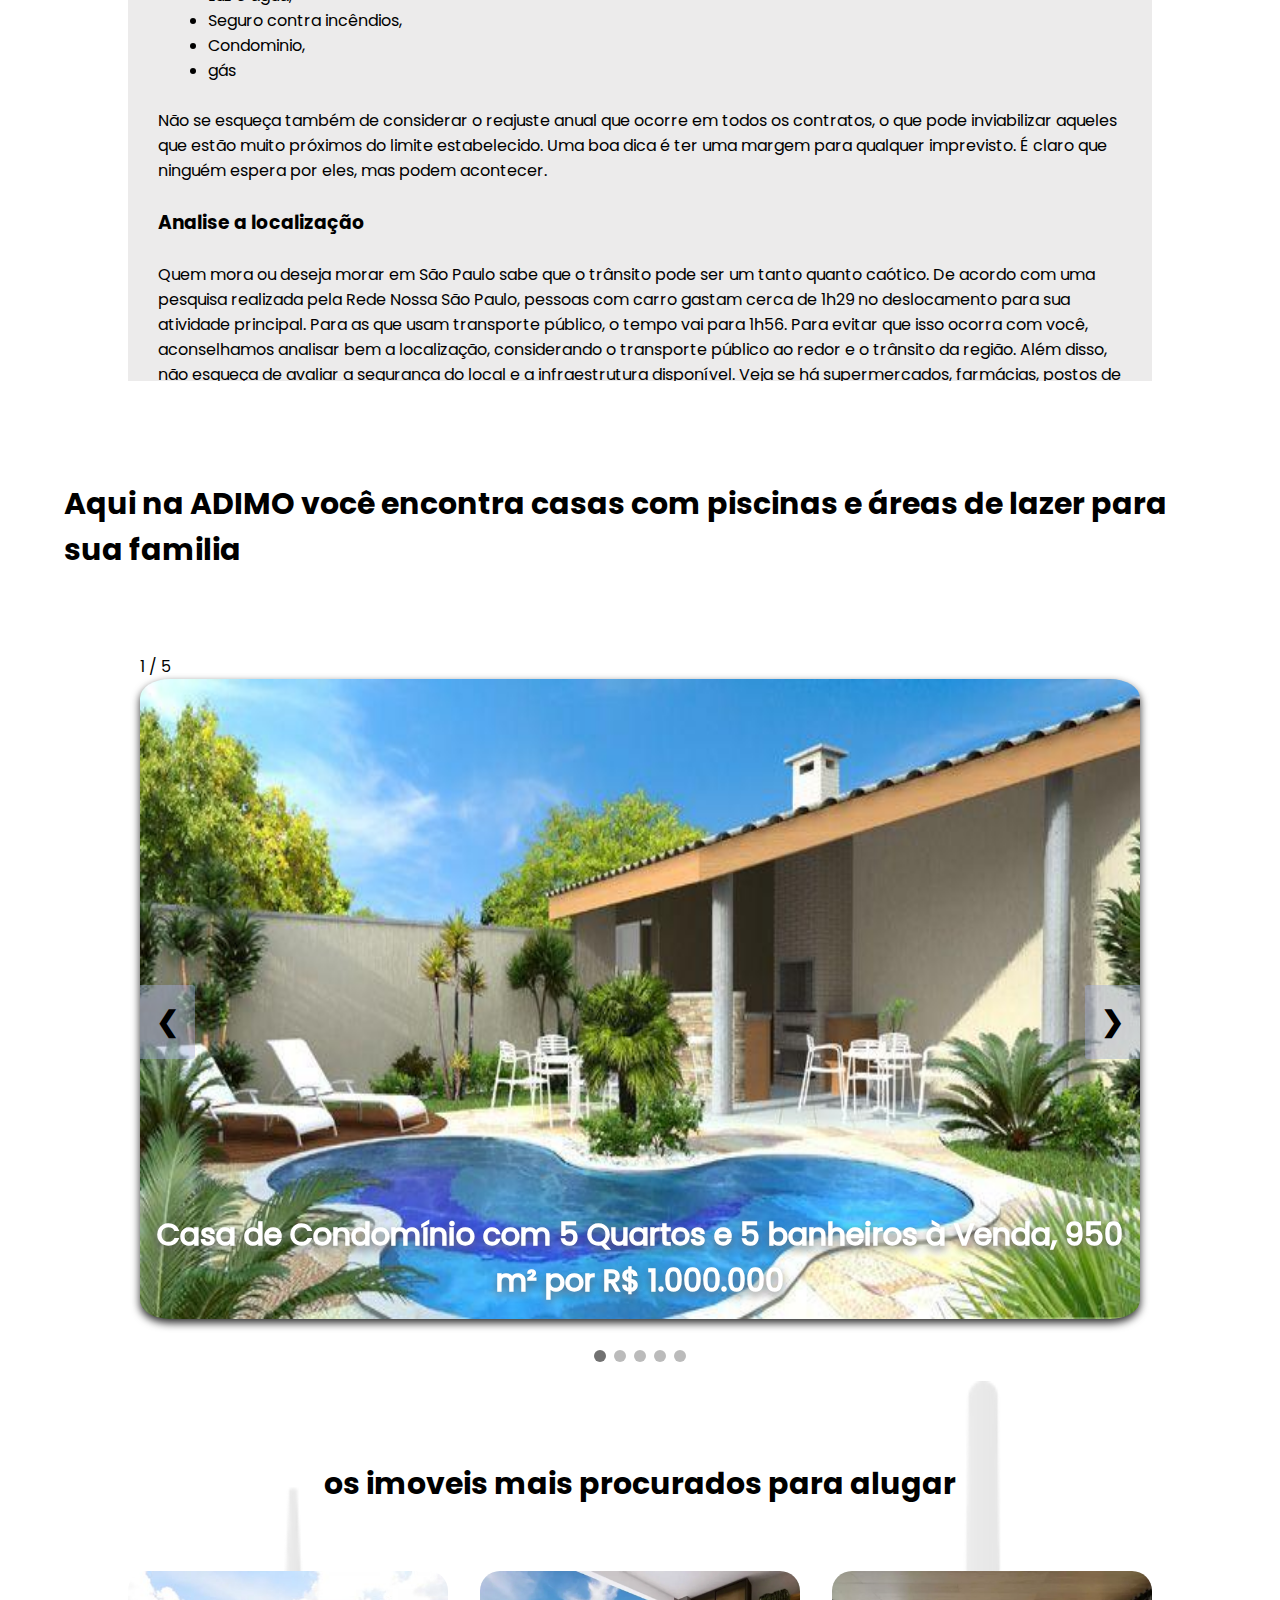
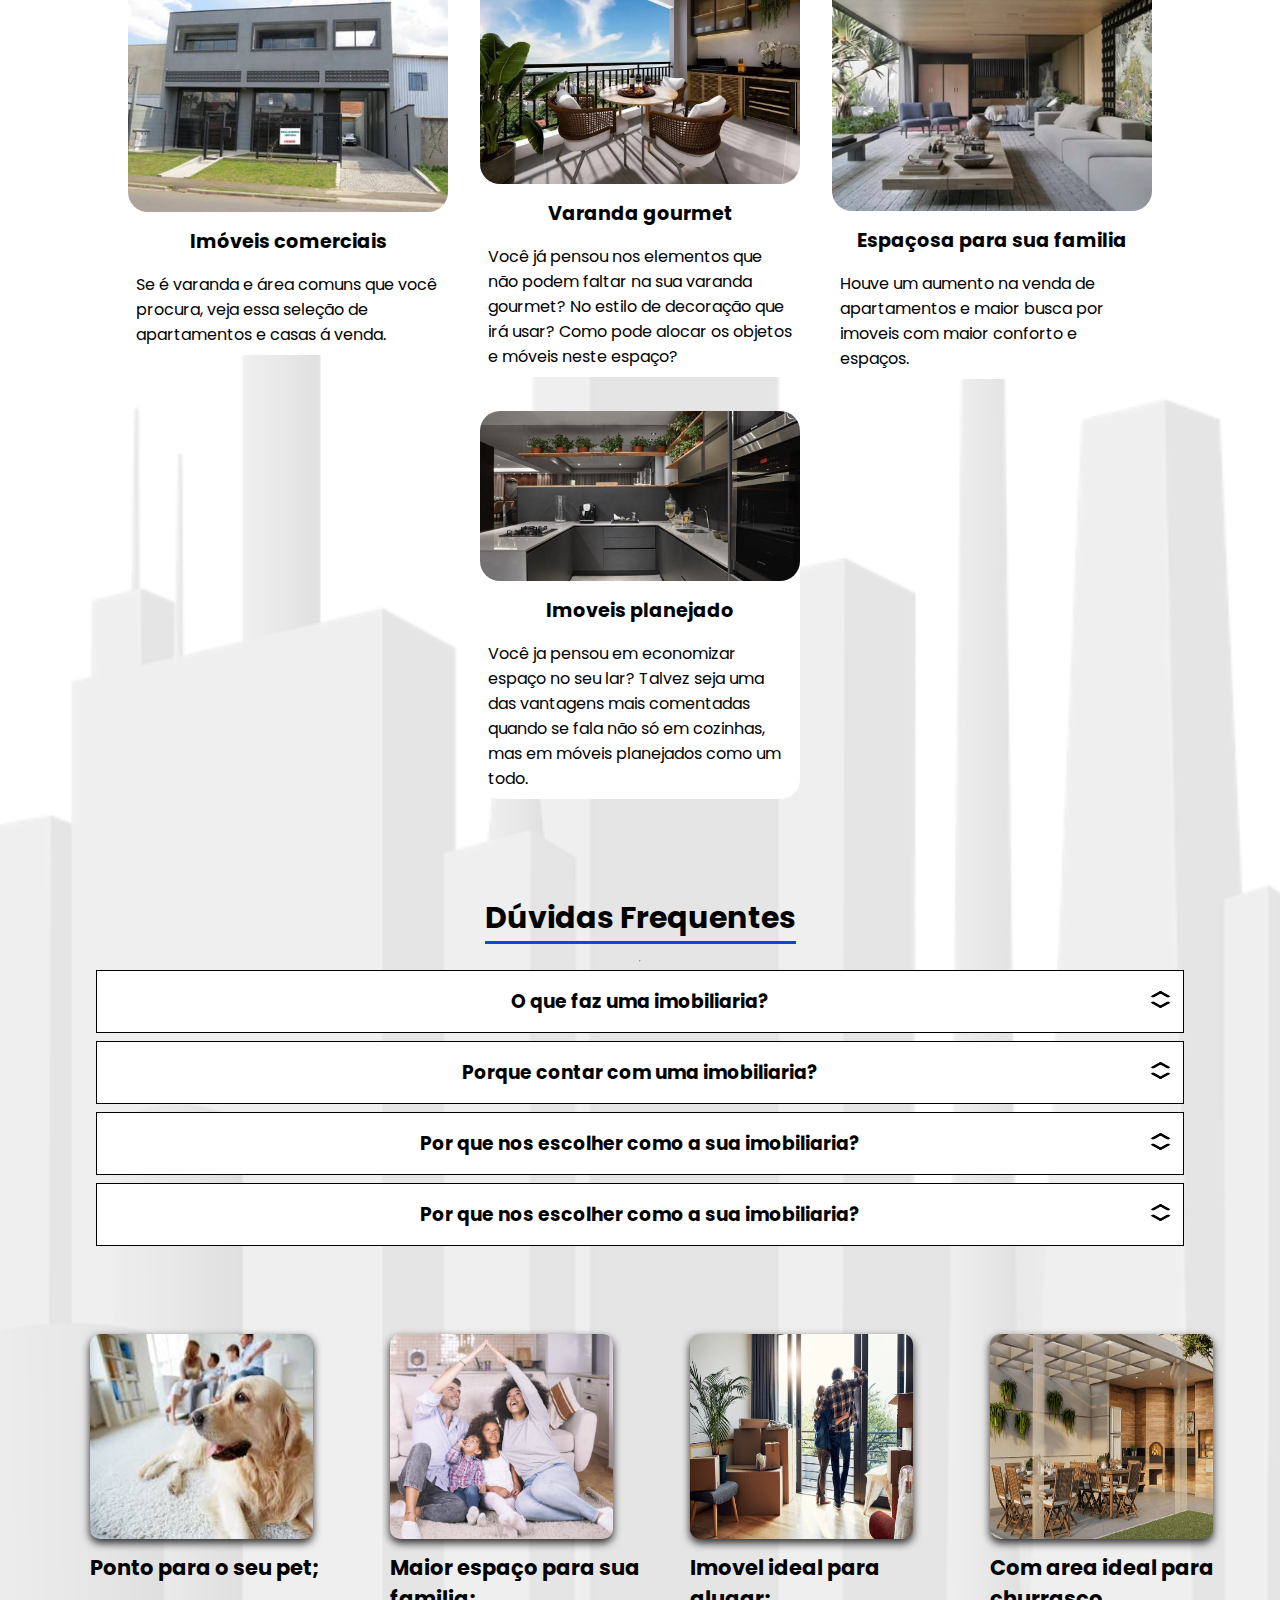
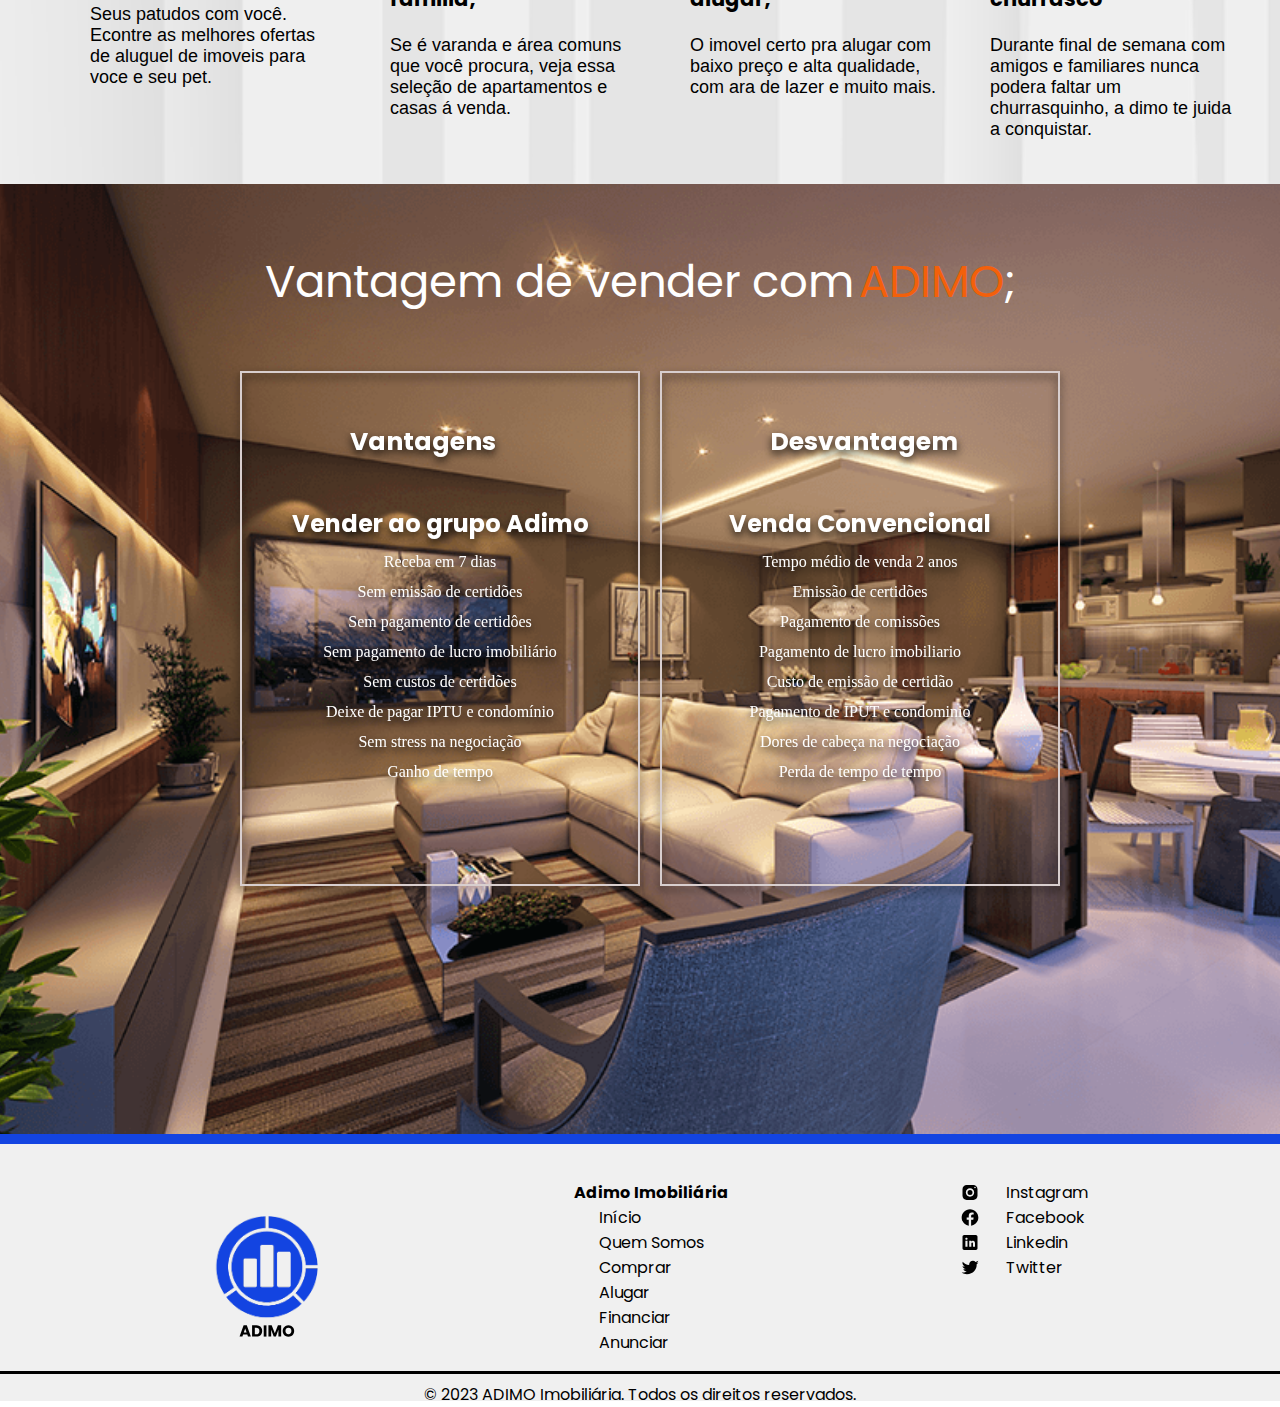
==== commit 0d47c160: "completo" ====
--- a/index.html
+++ b/index.html
@@ -1,75 +1,485 @@
-<!DOCTYPE html>
-<html lang="pt-br">
-<head>
-    <meta charset="UTF-8">
-    <meta http-equiv="X-UA-Compatible" content="IE=edge">
-    <meta name="desciption" content="ADIMO uma imobiliaria onde te ajudar é nossa obrigação">
-    <link rel="stylesheet" href="style.css">
-    <link rel="shortcut icon" href="assets/icons/favicon.png" type="image/x-icon">
-    <title>ADIMO | Imobiliária</title>
-</head>
-<body>
-    <header class="header">
-        <a href="./index.html"><img src="assets/icons/adimo-icon.svg" alt="ADIMO"></a>
-        <nav>
-            <ul>
-                <li>
-                    <a href="#">COMPRAR</a>
-                </li>
-                <li>
-                    <a href="#">ALUGAR</a>
-                </li>
-                <li>
-                    <a href="#">FINANCIAR</a>
-                </li>
-                <li>
-                    <a href="#">ANUNCIAR</a>
-                </li>
-                <li>
-                    <a href="#">AGENDAMENTO</a>
-                </li>
-            </ul>
-        </nav>
-        <div>
-            <img src="assets/icons/perfil2.png" alt="">
-            <button class="button">LOGIN</button>
-            <button class="button">CADASTRO</button>
-        </div>
-    </header>
-    <main class="main">
-        
-        <div>
-            <form action="">
-                <h3 style="color: #ffffff;">Encontre o seu imóvel</h3>
-                <input type="text" placeholder="Cidade">
-                <select name="Escolha uma opção" id="">
-                    <option value="">Casa</option>
-                    <option value="">Apartamento</option>
-                    <option value="">Apartamento</option>
-                    <option value="">Apartamento</option>
-                    <option value="">Apartamento</option>
-                </select>
-                <button>Buscar</button>
-            </form>
-        </div>
-        
-    </main>
-        <div class="sub-paragrafo"><p>Encontre o imóvel ideal para seu estilo de vida</p></div>
-        <div id="alinar">
-            <div class="pets">
-                <img src="assets/img/imovel pets.jpg" alt="pets">
-                
-                <p class="type-pont"><h3>Ponto para o seu pet
-                </h3>Seus patudos com você. Econtre as melhores ofertas de aluguel de imoveis para voce e seu pet</p>
-            </div>
-        </div>   
-        <div>
-            <figure class="fig-img">
-                <img class="img-fig" src="assets/img/tamanhoFamilia.png" alt="tamanho familia">
-                <figcaption><h3>Maior espaço para sua familia</h3>
-                    Se é varanda e área comuns que você procura, veja essa seleção de apartamentos e casas á venda</figcaption>
-            </figure>
-        </div>
-    </main>
-</body>
-</html>+<!DOCTYPE html>
+<html lang="pt-br">
+    <head>
+        <meta charset="UTF-8">
+        <meta http-equiv="X-UA-Compatible" content="IE=edge">
+        <meta name="desciption" content="ADIMO uma imobiliaria onde te ajudar é nossa obrigação">
+        <link rel="stylesheet" href="style.css">
+        <link rel="shortcut icon" href="./assets/icon/adimo-1.png" type="image/x-icon">
+        
+        <title>ADIMO Imobiliária</title>
+    </head>
+    <body>
+        <header>
+            <a href="./pages/index_quemsomos.html"><img src="./assets/icon/adimo-1.png" alt="Logo ADIMO"></a>
+            <nav>
+                <ul>
+                    
+                    <li><a href="./pages/index-compra.html">Comprar</a></li>
+                    <li><a href="./pages/index-alugar.html">Alugar</a></li>
+                    <li><a href="./pages/index-financiar.html">Financiar</a></li>
+                    <li><a href="./pages/index_anunciar.html">Anunciar</a></li>
+                    <li><a href="./pages/index_agendar.html">Agendamento</a></li>
+                </ul>
+
+                <div class="menu">
+                    <input type="checkbox" name="menu" id="menu" class="menu-checkbox">
+                    <label for="menu" class="menu-label">
+                        <img id="img" src="./assets/Icones/icons8-menu.png" alt="Menu">
+                    </label>
+                    <ul class="lista-menu">
+                        <li><a href="./pages/index_agendar.html">Agendamento</a></li>
+                        <li><a href="./pages/index-compra.html">Comprar</a></li>
+                        <li><a href="./pages/index-alugar.html">Alugar</a></li>
+                        <li><a href="./pages/index-financiar.html">Financiar</a></li>
+                        <li><a href="./pages/index_anunciar.html">Anunciar</a></li>
+                    </ul>
+                </div>
+            </nav>
+            <div class="log">
+                <a href="./pages/index_login.html"><button class="login">LOGIN</button></a>
+                <a href="./pages/index_login.html"><img src="./assets/img/perfil2.png" alt="Foto perfil"></a>
+            </div>
+            
+        </header>
+        <main>
+            <div class="inicio">
+                <div class="pesquisa">
+                    <span >Onde deseja Morar</span>
+                    <input type="text" id="search-bar" placeholder="Busca...">
+                    <a href="#"><img class="search-icon" src="./assets/icon/icone.pesquisar.png"></a>
+
+                    <span>Tipo de imovel</span>
+
+                    <select name="tipo" id="search-bar" >
+                        <option value="apartamento">Apartamento</option>
+                        <option value="casa">Casa</option>
+                        <option value="cs comercio">Casa de Condomínio</option>
+                        <option value="chacara">Chácara</option>
+                        <option value="lotes">Lote/Terreno</option>
+                        <option value="sobrado">Sobrado</option>
+                        <option value="edificio">Edifício Residencial</option>
+                        <option value="sitio">Fazenda/Sítios</option>
+                    </select>
+                </div>
+            </div>  
+            
+            <div class="imv-estilo-vida">
+                <h2>
+                    Encontre o imóvel ideal para seu estilo de vida
+                </h2>
+                <div class="imv-estilo-vida-content">
+    
+                    <div class="imv">
+                        <a href="#">
+                            <img src="./assets/img-prim/1.jpg" alt="pets">
+                            <h4>O que devemos considerar quando estamos de mudança de cidade?</h4>
+                            <p>
+                                Chegar a uma nova cidade fica mais fácil quando se conhece as suas especificidades 
+                            </p>
+                        </a>
+                    </div>
+    
+                    <div class="imv">
+                        <a href="#">
+                            <img src="./assets/img-prim/2.jpeg" alt="tamanho familia">
+                            <h4>Miniguia para começar a investir em imóveis com ativos imobiliários</h4>
+                            <p>
+                                Você pode investir em imóveis para alugar, revender, vender, especular ou construir e obter muitos lucros.
+                            </p>
+                        </a>
+                    </div>
+    
+                    <div class="imv">
+                        <a href="#">
+                            <img src="./assets/img-prim/3.jpeg " alt="pets">
+                            <h4>5 dicas de como adotar o estilo Hygge na sua casa</h4>
+                            <p>
+                                O sonho da maioria das pessoas é ter uma casa aconchegante e bonita para morar. 
+                            </p>
+                        </a>
+                    </div>
+    
+                    <div class="imv">
+                        <a href="#">
+                            <img src="./assets/img-prim/4.jpg" alt="pets">
+                            <h4>Descubra agora mesmo como fazer uma gestão imobiliária eficiente</h4>
+                            <p>
+                                A gestão imobiliária funciona como o direcionamento ideal para que os processos realizados no negócio naveguem de vento em popa
+                            </p>
+                        </a>
+                    </div>
+                </div>
+            </div>
+
+            <div class="video">
+                <img class="gif" src="./assets/videos/gif-1.gif" alt="">
+                  <section class="video-section">
+                        <h2 class="h2-p">Viver no seu imovel é mais facil com agente</h2>
+    
+                        <p class="p-video">Aqui voçê econtra o que procura, direto ao ponto, Rápido e fácil. Do seu jeito! <br>Para auxiliar as pessoas a econtrarem um local em que possam viver o que há de melhor, construimos jeitos mais humano e prazeroso de vivenciar novas experiências juntos a um imovel.</p>
+                        <a class="a" href="#">saiba mais</a>
+                  </section>
+                 
+                </div>
+
+            <section class="text-a">
+                <h1>Como alugar um imóvel com segurança?</h1> <br>
+                <p>Não existe um passo a passo preciso que deve ser seguido para fazer a locação de um imóvel com mais segurança, mas há alguns fatores que precisam ser considerados por todos os futuros locatários:</p><br>
+                <h3>Avalie suas finanças</h3><br>
+                <p>Antes de iniciar a busca pelo seu imóvel ideal, é importante ter em mente qual é o limite máximo que você, seu companheiro ou sua família podem pagar.
+
+                    Isso evitará que você se apaixone por aquele apartamento no centro que tem um aluguel muito mais alto do que o seu salário, por exemplo.
+                    
+                    Lembre-se que além do valor do aluguel podem existir outros custos, como:</p><br>
+                <ul style="margin-left: 50px;">
+                    <li>IPTU,</li>
+                    <li>Luz e água,</li>
+                    <li>Seguro contra incêndios,</li>
+                    <li>Condominio,</li>
+                    <li>gás</li>
+                </ul> <br>
+                <p>Não se esqueça também de considerar o reajuste anual que ocorre em todos os contratos, o que pode inviabilizar aqueles que estão muito próximos do limite estabelecido.
+
+                    Uma boa dica é ter uma margem para qualquer imprevisto. É claro que ninguém espera por eles, mas podem acontecer.
+                <p><br>
+                <h3>Analise a localização</h3><br>
+                <p>Quem mora ou deseja morar em São Paulo sabe que o trânsito pode ser um tanto quanto caótico.
+
+                    De acordo com uma pesquisa realizada pela Rede Nossa São Paulo, pessoas com carro gastam cerca de 1h29 no deslocamento para sua atividade principal. Para as que usam transporte público, o tempo vai para 1h56.
+                    
+                    Para evitar que isso ocorra com você, aconselhamos analisar bem a localização, considerando o transporte público ao redor e o trânsito da região.
+                    
+                    Além disso, não esqueça de avaliar a segurança do local e a infraestrutura disponível. 
+                    
+                    Veja se há supermercados, farmácias, postos de gasolina e lojas na redondeza.
+                    
+                    Se você trabalha em home office, esse ponto passa a ser secundário.</p><br>
+                    <h3>Analise com calma o contrato de locação</h3><br>
+                    <p>Outra dica essencial de como alugar um imóvel com segurança é analisar o contrato proposto. 
+
+                        Nunca assine nada sem antes ler com bastante cuidado.
+                        
+                        Tenha atenção especial para:</p><br>
+                    <ul style="margin-left: 30px;">
+                        <li>renovação do contrato,</li>
+                        <li>manutenção,</li>
+                        <li>direitos e obrigações dos inquilinos e dos proprietários,</li>
+                        <li>possíveis multas relativas à quebra de contrato,</li>
+                        <li>forma de reajuste acordada.</li>
+                    </ul>  <br>  
+                    <p>Caso você não concorde com algo, converse com a imobiliária ou com o proprietário para tentar um acordo.
+
+                        E, se isso não for possível, parta para a próxima opção. 
+                        
+                        Nunca se submeta a cláusulas abusivas para alugar um imóvel. Isso pode trazer várias incomodações com o tempo, tanto financeiras quanto emocionais.
+                        
+                        Uma forma de evitar que isso ocorra é enviar o contrato para um advogado de confiança que avaliará e falará se há algo de errado ou ainda contar com uma imobiliária séria e comprometida com os seus clientes.</p><br>
+                 <h3>Converse com a vizinhança</h3><br>
+                 <p>Por mais que você visite a região, existem coisas que só se descobrem com o tempo, como um vizinho barulhento, os problemas constantes no elevador do prédio ou ainda a condição do imóvel.
+
+                    Então, uma das nossas dicas de como alugar um imóvel com segurança é: converse com a vizinhança.
+                    
+                    E esse conselho é ainda mais importante em condomínios, para que você entenda como funcionam as regras e veja se elas se adaptam ao seu estilo de vida.
+                    
+                    De nada adianta um apartamento ser perfeito para sua família, se ele não aceita os seus pets, por exemplo.</p>   <br>
+                    <img src="./assets/img/prim.png" alt="adimo"><br>
+                <h3>Contrate nossa imobiliaria!</h3>    <br>
+                <p>Felizmente, você não precisa passar por isso sozinho! <br>
+
+                    Ao contar com nossa imobiliária, é possível ter ajuda na hora de calcular os custos, verificar a estrutura, fazer a vistoria e criar um contrato transparente, de fácil entendimento e que atenda as necessidades de ambas as partes.</p><br> <br>
+            </section>
+
+            <div class="div-slider">
+            
+                <h2>
+                    Aqui na ADIMO você encontra casas com piscinas e áreas de lazer para sua familia
+                </h2>
+                <div class="slides-container">
+
+                    <div class="mySlides fade">
+                      <div><p>1 / 5</p></div>
+                      <img class="slider-imagem" src="./assets/img/casa-moderna-luxuosa-com-piscina.avif" style="width:100%">
+                      <div class="text"><p>Casa de Condomínio com 5 Quartos e 5 banheiros à Venda, 950 m² por R$ 1.000.000</p></div>
+                    </div>
+                    
+                    <div class="mySlides fade">
+                      <div ><p>2 / 5</p></div>
+                      <img  class="slider-imagem" src="./assets/img/casa-piscina2.jpg" style="width:100%">
+                      <div class="text"><p>Casas com piscina à venda em Jaboticabal, SP - ADIMO</p></div>
+                    </div>
+                    
+                    <div class="mySlides fade">
+                      <div ><p>3 / 5</p></div>
+                      <img class="slider-imagem" src="./assets/img/casa-piscina3.jpg" style="width:100%";>
+                      <div class="text"><p>Casa na Rua Walter Papsch, 65, Enseada em Guarujá, por R$ 700.000 - ADIMO</p></div>
+                    </div>
+
+                    <div class="mySlides fade">
+                        <div> <p>4 / 5</p></div>
+                        <img class="slider-imagem" src="./assets/img/casa-piscina4.jpg" style="width:100%";>
+                        <div class="text"><p>Casas com piscina à venda em Parque Novo Oratorio, Santo André - ADIMO</p></div>
+                    </div>
+
+                    <div class="mySlides fade">
+                        <div ><p>5 / 5</p></div>
+                        <img class="slider-imagem" src="./assets/img/casa-piscina5.jpg" style="width:100%";>
+                        <div class="text"><p>Casa 320 m² em Itanhaém, por R$ 399.000 - ADIMO</p></div>
+                    </div>
+                    
+                    <a class="prev"  onclick="plusSlides(-1)">❮</a>
+                    <a class="next"  onclick="plusSlides(1)">❯</a>
+                    
+                
+                    <br>
+                        
+                    <div style="text-align:center">
+                        <span class="dot" onclick="currentSlide(1)"></span> 
+                        <span class="dot" onclick="currentSlide(2)"></span> 
+                        <span class="dot" onclick="currentSlide(3)"></span> 
+                        <span class="dot" onclick="currentSlide(4)"></span> 
+                        <span class="dot" onclick="currentSlide(5)"></span> 
+                    </div>
+                </div>
+               
+            </div> 
+        
+
+            <div class="img-fundo">
+                <div class="imoveis-procurados">
+                    <h2>
+                        os imoveis mais procurados para alugar 
+                    </h2>
+                    
+                    <div class="imoveis-procurados-content">
+        
+                        <div class="imv-procurados">
+                            <img src="./assets/Img-Imoveis/alugar-comercio.jpg" alt="imagem imóvel" class="img-imv-procurados">
+                            <p><span>
+                                Imóveis comerciais
+                            </span></p>
+                            <p>
+                                Se é varanda e área comuns que você procura, veja essa seleção de apartamentos e casas á venda.
+                            </p>
+                        </div>
+        
+                       <div class="imv-procurados">
+                            <img src="./assets/Img-Imoveis/varanda-gourmet.webp" alt="imagem imóvel" class="img-imv-procurados">
+                            <p><span>
+                                Varanda gourmet
+                            </span></p>
+                            <p>
+                                Você já pensou nos elementos que não podem faltar na sua varanda gourmet? No estilo de decoração que irá usar? Como pode alocar os objetos e móveis neste espaço?
+                            </p>
+                        </div>
+                        
+                        <div class="imv-procurados">
+                            <img src="./assets/Img-Imoveis/imov-espaçosos.webp" alt="imagem imóvel" class="img-imv-procurados">
+                            <p><span>
+                                Espaçosa para sua familia
+                            </span></p>
+                            <p>
+                                Houve um aumento na venda de apartamentos e maior busca por imoveis com maior conforto e espaços.
+                            </p>
+                        </div>
+                        
+                        <div class="imv-procurados">
+                            <img src="./assets/Img-Imoveis/Destaque-2-980x520.jpg" alt="imagem imóvel" class="img-imv-procurados">
+                            <p><span>
+                                Imoveis planejado
+                            </span></p>
+                            <p>
+                                Você ja pensou em economizar espaço no seu lar? Talvez seja uma das vantagens mais comentadas quando se fala não só em cozinhas, mas em móveis planejados como um todo.
+                            </p>
+                        </div>         
+                    </div>
+                </div>
+    
+                <section class="duvidas">
+                    <h2>Dúvidas Frequentes</h2>
+                    <hr class="linha">
+    
+                    <div class="div-duvidas">
+                        <div class="border-box">
+                            <label for="item-1">
+                                <input class="input-box" type="checkbox" id="item-1">
+                                <div class="checkbox-item">
+                                    <img class="setas"  src="./assets/icon/seta abrir.png" alt="imagem de setas paralelas apontadas para cima e para baixo">    
+                                    <h3>O que faz uma imobiliaria?</h3>
+                                    <p class="p-label">
+                                        O papel de uma imobiliária é oferecer suporte completo em processos de locação, compra ou qualquer outro tipo de transação imobiliária. Além disso, garantir segurança e facilidade aos inquilinos, proprietários e compradores.
+                                        Também é função da imobiliária verificar, por exemplo, se todos os documentos fornecidos estão adequados, além de checar se o imóvel se encontra em estados habitáveis para ser ofertado.
+                                        Na Adimo, atendemos sempre promovendo a melhor experiência entre a busca e a realização do melhor negócio para você. Simples e fácil. Do seu jeito!
+                                    </p>
+                                </div>
+                            </label>
+                        </div>
+    
+                        <div class="border-box">
+                            <label for="item-2">
+                                <input class="input-box" type="checkbox" id="item-2">
+                                <div class="checkbox-item">
+                                    <img class="setas"  src="./assets/icon/seta abrir.png" alt="imagem de setas paralelas apontadas para cima e para baixo">    
+                                    <h3>Porque contar com uma imobiliaria?</h3>
+                                    <p class="p-label">
+                                        O principal motivo para contar com uma imobiliária é a segurança e o suporte no fechamento de contratos. Além desses fatores, a imobiliária possui um amplo conhecimento do mercado e fica responsável pelas negociações entre as partes interessadas.
+                                        Na Adimo Imóveis, cuidamos de tudo para você fechar o melhor negócio. Conte conosco!
+                                    </p>
+                                </div>
+                            </label>
+                        </div>  
+    
+                        <div class="border-box">
+                            <label for="item-3">
+                                <input class="input-box" type="checkbox" id="item-3">
+                                <div class="checkbox-item">
+                                    <img class="setas"  src="./assets/icon/seta abrir.png" alt="imagem de setas paralelas apontadas para cima e para baixo">    
+                                    <h3>Por que nos escolher como a sua imobiliaria?</h3>
+                                    <p class="p-label">
+                                        Porque nós oferecemos, há mais de 67 anos, soluções imobiliárias simples e seguras para quem deseja comprar, vender, alugar ou administrar imóveis.
+                                        Os processos e transações da imobiliária são digitais, mas nosso atendimento é humanizado e próximo, com foco nas necessidades dos clientes e todas as transações contam com assessoria técnica especializada.
+                                        Aqui você escolhe como quer ser atendido. Digital ou presencial? Nos nossos canais digitais ou na rede de lojas você encontra equipes, credenciadas e especializadas, prontinhas para te ouvir, atender e surpreender. Simples e fácil. Do seu jeito!
+                                    </p>
+                                </div>
+                            </label>
+                        </div>  
+                        
+                        <div class="border-box">
+                            <label for="item-4">
+                                <input class="input-box" type="checkbox" id="item-4">
+                                <div class="checkbox-item">
+                                    <img class="setas"  src="./assets/icon/seta abrir.png" alt="imagem de setas paralelas apontadas para cima e para baixo">    
+                                    <h3>Por que nos escolher como a sua imobiliaria?</h3>
+                                    <p class="p-label">
+                                        Fechar um negócio com uma imobiliária de confiança é fundamental para evitar fraudes e dores de cabeça durante o processo. A principal dica para verificar se uma imobiliária é confiável ou não, é entrar no site do CRECI (Conselho Regional de Corretores de Imóveis) do estado, no caso da Adimo, estado de SP, e consultar se a empresa está regular e consta com o status Ativo.
+                                        Além disso, com uma pesquisa rápida na internet é possível encontrar elogios ou reclamações sobre a imobiliária.
+                                        A Adimo Imóveis possui mais de 60 anos de história e garante a credibilidade que você procura!
+                                    </p>
+                                </div>
+                            </label>
+                        </div>  
+                    </div>    
+                </section>
+                <div class="style-vida">
+                    <figure class="fig-img">
+                        <a href="#"><img class="img-fig-1" src="./assets/img/imovel pets.jpg" alt="pets"></a> 
+                        <figcaption><h3>Ponto para o seu pet;</h3><br>
+                            Seus patudos com você. Econtre as melhores ofertas de aluguel de imoveis para voce e seu pet.
+                        </figcaption>
+                    </figure>
+                    <figure class="fig-img">
+                        <a href="#"><img class="img-fig-1" src="./assets/img/tamanhoFamilia.png" alt="tamanho familia"></a>
+                                <figcaption><h3>Maior espaço para sua familia;</h3><br>
+                                    Se é varanda e área comuns que você procura, veja essa seleção de apartamentos e casas á venda.
+                                </figcaption>                       
+                    </figure>
+                    <figure class="fig-img">
+                        <a href="#"><img class="img-fig-1" src="./assets/Img-Imoveis/alugar.jpg" alt=""></a>
+                                <figcaption><h3>Imovel ideal para alugar;</h3><br>
+                                   O imovel certo pra alugar com baixo preço e alta qualidade, com ara de lazer e muito mais.
+                                </figcaption>
+                    </figure>
+                    <figure class="fig-img-1">
+                        <a href="#"><img class="img-fig-1" src="./assets/Img-Imoveis/churas.jpg" alt=""></a>
+                                <figcaption><h3>Com area ideal para churrasco</h3><br>
+                                    Durante final de semana com amigos e familiares nunca podera faltar um churrasquinho, a dimo te juida a conquistar.
+                                </figcaption>
+                    </figure>
+                    
+                </div>
+            </div>
+            
+            
+            <section class="section-prox">
+                <p class="parag">Vantagem de vender com  <span id="adimo">ADIMO</span>;</p>
+                <div class="class-div">
+                    <div class="bloquinho-vontagem" >
+                        <h5 class="p-div">Vantagens</h5>
+                        <ul class="ul">
+                            <h2 class="h2">Vender ao grupo Adimo</h2>
+                            <li class="li">Receba em 7 dias</li>
+                            <li class="li">Sem emissão de certidões</li>
+                            <li class="li">Sem pagamento de certidôes</li>
+                            <li class="li">Sem pagamento de lucro imobiliário</li>
+                            <li class="li">Sem custos de certidões</li>
+                            <li class="li">Deixe de pagar IPTU e condomínio</li>
+                            <li class="li">Sem stress na negociação</li>
+                            <li class="li">Ganho de tempo</li>
+                        </ul>
+
+                    </div>
+                    <div class="bloquinho-desv">
+                        <h5 class="p-div">Desvantagem</h5>
+                        <ul class="ul">
+                            <h2 class="h2">Venda Convencional</h2>
+                            <li class="li">Tempo médio de venda 2 anos</li>
+                            <li class="li">Emissão de certidões</li>
+                            <li class="li">Pagamento de comissões</li>
+                            <li class="li">Pagamento de lucro imobiliario</li>
+                            <li class="li">Custo de emissão de certidão</li>
+                            <li class="li">Pagamento de IPUT e condominio</li>
+                            <li class="li">Dores de cabeça na negociação</li>
+                            <li class="li">Perda de tempo de tempo</li>
+                        </ul>
+
+                    </div>
+                </div>
+               
+            </section>
+            
+            <footer>
+                <div class="footer-content">
+                    <img class="footer-img" src="./assets/icon/adimo-icon.svg" alt="Logo">
+
+                    
+                    <ul>
+                        <p>Adimo Imobiliária</p>
+                        <li>
+                            <a href="#">Início</a>
+                        </li>
+                        <li>
+                            <a href="./pages/index_quemsomos.html">Quem Somos</a>
+                        </li>
+                        <li>
+                            <a href="./pages/index-alugar.html">Comprar</a>
+                        </li>
+                        <li>
+                            <a href="./pages/index-compra.html">Alugar</a>
+                        </li>
+                        <li>
+                            <a href="./Imobiliaria-victor/index.html">Financiar</a>
+                        </li>
+                        <li>
+                            <a href="../pages/index_anuniar.html">Anunciar</a>
+                        </li>
+                    </ul>
+
+                    <ul>
+                        <li>
+                            <img src="./assets/icon/icons8-instagram.svg" alt="Icone Instagram">
+                            <a href="">Instagram</a>
+                        </li>
+                        <li>
+                            <img src="./assets/icon/icons8-facebook-novo.svg" alt="Icone Facebook">
+                            <a href="">Facebook</a>
+                        </li>
+                        <li>
+                            <img src="./assets/icon/icons8-linkedin.svg" alt="Icone Linkedin">
+                            <a href="">Linkedin</a>
+                        </li>
+                        <li>
+                            <img src="./assets/icon/icons8-twitter.svg" alt="Icone Twitter">
+                            <a href="">Twitter</a>
+                        </li>
+                    </ul>
+                    </div>
+                    
+                    <div class="footer-copyright">
+                        &copy; 2023 ADIMO Imobiliária. Todos os direitos reservados.
+                    </div>    
+                </div>
+            </footer>        
+        </main>
+        <script src="./script.js"></script>
+    </body>
+</html>
--- a/style.css
+++ b/style.css
@@ -1,432 +1,795 @@
-@import url('https://fonts.googleapis.com/css2?family=Poppins:wght@300&display=swap');
-
-*{
-    margin: 0;
-    padding: 0;
-    box-sizing: border-box;
-    font-family: 'Poppins', sans-serif;
-}
-
-
-.a-but{
-    color: #fff;
-    text-decoration: none;
-}
-.container {
-    max-width: 1080px;
-    display: flex;
-    margin: 0 auto;
-    align-items: center;
-    justify-content: center;
-    
-}
-body{
-    margin: 0 auto;
-    width: 85vw;
-    background-color: #1b58f20a;
-}
-
-/* HEADER CORRIGIDO */
-
-.header{
-    display: flex;
-    justify-content: space-between;
-    align-items: center;
-    margin: 0 auto;
-    margin-bottom: 5rem;
-    padding: 50px;
-
-    width: 100%;
-    height: 100px;
-    background-color: #1c97fc4f;
-    box-shadow: 0px 2px 5px rgba(0, 0, 0, 0.397);
-
-}
-
-.header a{
-    width: 5%;
-}
-
-.header a img{
-    width: 65px;
-}
-
-
-.header nav ul{
-    list-style: none;
-    width: 70%;
-    display: flex;
-    gap: 2rem;
-}
-
-.header nav ul li a{
-    text-decoration: none;
-    color: #000000;
-    font-weight: 700;
-}
-
-.header nav ul li:hover{
-    transform: scale(1.3);
-}
-
-.header nav ul li a:hover{
-    color: #ffffff;
-}
-
-
-.header div{
-    display: flex;
-    justify-content: space-around;
-    align-items: center;
-
-
-    width: 25%;
-}
-
-.header div img{
-    width: 40px;
-
-}
-
-/* HEADER CORRIGIDO */
-
-
-/* SESSÃO PRINCIPAL */
-
-.main{
-    width: 100%;
-    height: 500px;
-    background-repeat: no-repeat;
-    background-size: cover;
-    background-attachment: fixed;
-    background-image: url("assets/img/main-bkg.jpg");
-
-    border: 1px solid black;
-    border-radius: 10px;
-}
-
-.main div{
-    display: flex;
-    justify-content: center;
-    align-items: center;
-    border-radius: 10px;
-
-    width: 100%;
-    height: 100%;
-    background-color: #00000070;
-}
-
-.main div form{
-    width: 30%;
-    height: 70%;
-    padding: 20px;
-    gap: 2rem;
-
-    background-color: #1b91f291;
-    border-radius: 10px;
-    box-shadow: 0px 0px 18px 1px#000000;
-
-    display: flex;
-    flex-direction: column;
-    justify-content: center;
-    align-items: center;
-}
-
-.main div form input{
-    padding: 5px;
-    width: 100%;
-}
-
-
-.main div form select{
-    padding: 5px;
-    color: #1B59F2;
-    width: 100%;
-}
-
-.main div form select option{
-    color: #000000;
-}
-
-.main div form button{
-    padding-top: .1rem;
-    padding-bottom: .1rem;
-    padding-left: 2rem;
-    padding-right: 2rem;
-    border-radius: 10px;
-    cursor: pointer;
-    border: none;
-
-    font-weight: bold;
-    color: #1B59F2;
-}
-
-
-
-
-
-/* SESSÃO PRINCIPAL */
-
-.button{
-    padding-top: .1rem;
-    padding-bottom: .1rem;
-    padding-left: .6rem;
-    padding-right: .6rem;
-    font-weight: bold;
-    color: #ffffff;
-    background-color: #1B59F2;
-    border: none;
-    border-radius: 5px;
-    cursor: pointer;
-}
-
-.button:hover{
-    background-color: #1b58f291;
-}
-
-.box-button{
-    padding-right: 5px;
-    margin: 0px 0px 0px 5px;
-    padding-top: 9px;
-    margin-left: 670px;
-    
-}
-.div-img{
-    margin-left: 0;
-    margin-bottom: 5px;
-    margin-top: 0;
-
-    
-    
-}
-.div-input{
-    margin-bottom: 20px;
-    position:relative;
-    width: 310px;
-    height: 155px;
-    display: block;
-    
-}
-.div-input input{
-    background-color: #8582825b;
-    border-color: #44403c;
-    font-size:25px;
-}
-.fig-img{
-    position: absolute;
-    width: 252px;
-    height: 201px;
-    padding:0;
-    margin-left: 340px;
-    margin-top: 17%;
-}
-.img-fig{
-    width: 223px;
-    height: auto;
-}
-.input{
-    font-size: 25px;
-    font-family: Arial, Helvetica, sans-serif;
-
-}
-.logo {
-    width: 15%;
-}
-.logo img{
-    width: 90px;
-    filter: drop-shadow(0px 4px 4px rgba(0, 0, 0, 0.616));
-}
-
-.main-cont{
-    margin-left:15%;
-    margin-top: 15%;
-    
-}
-.menu{
-    width: 79%;
-}
-
-
-.a{
-    color: #ffff;
-    text-decoration: none;
-    margin-right: 53px;
-    font-size: 15px;
-    position: relative;
-    width: 60%;
-    filter: drop-shadow(0px 4px 4px rgba(0, 0, 0, 0.616));
-    transform: scale(1.2);
-}
-
-.a:hover{
-    font-size: 20px;
-    color: black;
-    filter: drop-shadow(0px 4px 4px rgb(29, 0, 0));
-   
-}
-.mod-img{
-    position: absolute;
-    margin-left: 10px;
-    width: 22px;
-    height: 14px;
-    bottom: 75%;
-
-}
-
-.pos{
-    display: flex;
-    width: 45%;
-    margin:0;
-    padding: 0;
-
-}
-.paragrafo{
-    position: absolute;
-    left: 30%;
-    top: 26%;
-    font-family:Georgia, 'Times New Roman', Times, serif;
-    font-size: 25px;
-    line-height: 18px;
-    color: #301207;
-
-    filter: drop-shadow(0px 4px 4px rgba(0, 0, 0, 0.616));
-
-}
-.pets{
-    position: absolute;
-    width: 202px;
-    height: 201px;
-    padding:0;
-    margin-left: 20px;
-    margin-top: 17%;
-    
-}
-.span{
-    font-size: 30px;
-}
-.sub-paragrafo{
-    margin-top: 8%;
-    margin-left: 25%;
-    padding: 0;
-    position: absolute;
-    width: 578px;
-    height: 24px;
-    font-family: 'Inter';
-    font-style: normal;
-    font-weight: 300;
-    font-size: 25px;
-    line-height: 24px;
-    color: #000000;
-    filter: drop-shadow(0px 4px 4px rgba(0, 0, 0, 0.616));
-
-}
-.type-pont{
-    position: absolute;
-    width: 219px;
-    height: 30px;
-    font-family: 'Inter';
-    font-style: normal;
-    font-weight: 300;
-    font-size: 18px;
-    line-height: 22px;
-
-    color: rgba(0, 0, 0, 0.75);
-}
-@media screen and (max-width: 900px){
-    header{
-        background-color: black;
-        width: 100%;
-        padding: 0px;
-    }
-.menu nav ul a{
-        text-decoration: none;
-        padding-right:15px;
-        font-size: 15px;
-        position: relative;
-    }
-    .box-img{
-        width: 10px;
-        padding: 0px 20px;
-        
-    }
-    .box-button{
-        padding-right: 5px;
-        margin: 0px 0px 0px 5px;
-        padding-top: 5px;
-        margin-left: 5%;
-    }
-    .pos{
-        margin-left:420px;
-        
-    }
-    .search-container{
-        width: 400px;
-        display: block;
-        margin:27px auto;
-    }
-    .main-cont{
-        margin-left:30%;
-        margin-top: 25%;
-    }
-}
-@media screen and(max-width:768px) {
-    header{
-        background-color: black;
-        width: 100%;
-        padding: 0px;
-    }
-    .menu nav ul a{
-        text-decoration: none;
-        padding-right:15px;
-        font-size: 15px;
-        position: relative;
-    }
-    .box-img{
-        width: 10px;
-        padding: 0px 20px;
-        
-    }
-    .box-button{
-        padding-right: 5px;
-        margin: 0px 0px 0px 5px;
-        padding-top: 5px;
-        margin-left: 5%;
-    }
-    .pos{
-        margin-left:420px;
-        
-    }
-    .search-container{
-        width: 400px;
-        display: block;
-        margin:27px auto;
-    }
-    .main-cont{
-        margin-left:30%;
-        margin-top: 25%;
-    }
-}
-.search-container{
-    width: 490px;
-    display: block;
-    margin:27px auto;
-    
-  } 
-  .search-icon{
-    position: relative;
-    float: right;
-    width: 75px;
-    height: 75px;
-    top: -62px;
-    
-}
-#search-bar{
-    margin: 0 auto;
-    width: 100%;
-    height: 45px;
-    padding: 0 20px;
-    font-size:20px;
-    font-family: 'Franklin Gothic Medium';
-    color: rgb(20, 6, 6);
-    border: 1px solid;
-}+@import url('https://fonts.googleapis.com/css2?family=Poppins:wght@300&display=swap');
+
+/*Geral*/
+*{
+    margin: 0;
+    padding: 0;
+    box-sizing: border-box;
+    font-family: 'Poppins', sans-serif;
+}
+
+/*Header*/
+header{
+    
+    display: flex;
+    justify-content: space-between;
+    align-items: center;
+    width: 100%;
+    height: 5rem;
+    background: rgb(116,197,255);
+    background: linear-gradient(180deg, rgba(116,197,255,1) 0%, rgba(158,214,255,1) 50%, rgba(179,219,252,1) 100%);
+}
+
+header a img{
+    width: 5rem;
+    margin: 5px;
+    margin-top: 10px;
+}
+
+header nav ul{
+    list-style: none;
+    display: flex;
+}
+
+header nav ul li{
+   padding: 2rem;
+}
+
+header nav ul li a{
+    text-decoration: none;
+    color: white;
+    font-weight: bold;
+}
+
+header nav ul li:hover{
+    transform: scale(1.2);
+    transition: 0.5s;
+}
+
+header nav img{
+    display: none;
+}
+
+header .menu{
+    display: none;
+    
+}
+
+@media screen and (max-width: 1000px){
+    header nav ul{
+        display: none;
+    }
+
+    header nav ul li{
+        padding: 0;
+    }
+
+    header nav img{
+        display: block;
+        max-width: 10vh;
+    }
+
+    header .menu{
+        display: flex;
+        
+        
+    }
+    #img{
+        cursor: pointer;
+    }
+    .lista-menu{
+        position: absolute;
+        padding: 0.5rem;
+        font-size: 1rem;
+        background-color: white;
+        border: 1px solid black;
+    }
+
+    .lista-menu li{
+        margin: 0.5rem;
+        padding: 0;
+        display: flex;
+        align-items: center;
+        justify-content: center;
+    }
+
+    .lista-menu li a{
+        color: black;
+        margin: 0;
+        padding: 0;
+    }
+
+
+    .menu-checkbox{
+        display: none;
+    }
+
+    .menu-checkbox:checked ~ .lista-menu{
+        display: block;
+        z-index: 1;
+    }
+}
+
+.log{
+    display: flex;
+    justify-content: center;
+    align-items: center;
+}
+
+.log img{
+    width: 50px;
+    margin-right: 1rem;
+}
+
+.login{
+    margin: 1rem;
+    padding: 5px;
+    color: #ffffff;
+    background-color: #1B59F2;
+    border: none;
+    border-radius: 10px;
+}
+
+.login:hover{
+    background-color: #1b58f277;
+    font-weight: bold;
+    cursor: pointer;
+}
+
+/*Primeira parte - Inicio*/
+.inicio{
+    width: 100%;
+    height: 999px;
+    background-image: url(./assets/img_Imovel/iStock-507755522.jpg);
+    background-size: cover;
+    background-position: center;
+    position: relative;
+    display: flex;
+    align-items: center;
+}
+
+.pesquisa{
+    background-color: white;
+    margin: 0 auto;
+    padding: 3rem;
+    width: 50vw;
+    height: max-content;
+    border-radius: 20px;
+    box-shadow: 1px 1px 1px black;
+}
+
+#search-bar{
+    margin: 0 auto;
+    width: 100%;
+    height: 45px;
+    padding: 0 20px;
+    font-size:20px;
+    font-family: 'Franklin Gothic Medium';
+    color: rgb(20, 6, 6);
+    border: 1px solid;
+}
+
+.search-icon{
+    position: relative;
+    float: right;
+    width: 25px;
+    height: 30px;
+    top: -38px;
+    right: 10px;
+}
+
+.inicio span {
+    font-size: 2rem;
+    font-weight: bold;
+}
+
+/*Sessão imóveis ideais*/
+.imv-estilo-vida{
+    margin-top: 5rem;
+    display: flex;
+    flex-direction: column;
+    justify-content: center;
+    align-items: center;
+}
+
+.imv-estilo-vida h2{
+    font-weight: bold;
+    font-size: 2.5rem;
+}
+
+.imv-estilo-vida-content{
+    margin-top: 3rem;
+    display: flex;
+    flex-wrap: wrap;
+    width: 90%;
+    justify-content: center;
+}
+
+.imv {
+    width: 20rem;
+    height: 25rem;
+    margin: 1rem;
+    border-radius: 20px;
+    transition: all 1s;
+}
+
+.imv:hover {
+    border: 1px solid;
+    border-color: transparent black black transparent;
+    box-shadow: 1px 1px 1px black;
+    transform: scale(1.05);
+}
+
+
+.imv a{
+    text-decoration: none;
+    color: black;
+}
+.imv img{
+    border-radius: 20px 20px 0 0;
+    width: 100%;
+    height: 60%;
+}
+
+
+/*Sessão gif*/
+.sec-gif{
+    display: flex;
+}
+
+.gif{
+    height: 70vh;
+}
+
+.txt-sec-gif h2{
+    margin-top: 2rem;
+    margin-left: 10px;
+    display: flex;
+    justify-content: center;
+    font-size: 30px;
+    color: #1B59F2;
+}
+
+.txt-sec-gif p{
+    font-size: 1.5rem;
+    margin: 10px;
+    text-align: center;
+}
+
+/*video*/
+.video{
+    display: flex;
+    margin:0 auto;
+    width: 90%;
+    height: 650px;
+    padding-top: 50px;
+    
+    
+}
+.gif{
+    height: 500px;
+    display: flex;
+    border-radius: 55px;
+    justify-content:flex-end;
+    padding-left: 25px;
+    align-items: center;
+    box-shadow: 5px 5px 5px gray;
+    cursor: pointer;
+}
+.h2-p{
+    margin-left: 10px;
+    display: flex;
+    justify-content: center;
+    font-size: 30px;
+    color: #1B59F2;
+}
+.p-video{
+    margin-left: 15px;
+    
+    margin-top: 30px;
+    display: flex;
+    justify-content: center;
+    font-size: 26px;
+    color: #072161; 
+}
+.a{
+    color: #582626;
+    margin-left: 25px;
+}
+
+/*carrossel com slider linha 90*/
+.div-slider{
+    width: 100%;
+    height: 900px;
+    margin-top: 100px;
+    flex-direction: row;
+    justify-content: center;
+    align-items: center; 
+}
+
+.div-slider h2{
+    margin:auto;
+    width: 90%;
+    font-size: 30px;
+    justify-content: center;
+    margin-bottom: 9vh;
+}
+
+* {box-sizing: border-box}
+/*bloquinhos linhas 65 a 119*/
+.mySlides {display: none;}
+
+
+/*linha 94*/
+.slides-container {
+    position: relative;
+    height: 705px;
+    max-width: 1000px;
+    margin:0 auto;
+}
+/*ira deixar as iamgens no centro linhas 97, 103, 109, 115, 121*/
+.slider-imagem {
+   
+    margin: 0 auto;
+    height: 40rem;
+    vertical-align: middle;
+    border-radius: 3%;
+    filter: drop-shadow(0px 4px 4px rgba(0, 0, 0, 0.829));
+
+    
+}
+/*< > onde o usuario ira proxima foto e voltar linha 125,126 */
+.prev, .next {
+    cursor: pointer;
+    position: absolute;
+    top: 50%;
+    width: auto;
+    padding: 16px;
+    margin-top: -22px;
+    color: rgb(0, 0, 0);
+    font-weight: bold;
+    font-size: 28px;
+    transition: 0.6s ease;
+    border-radius: 0 3px 3px 0;
+    user-select: none;
+    background-color: #a2b0da73;
+}
+.next {
+    right: 0;
+    border-radius: 3px 0 0 3px;
+}
+/*efeito*/
+.prev:hover, .next:hover {
+    background-color: rgba(0, 0, 0, 0.712);
+    color: #f2f2f2;
+}
+/*texto dentro da imagem aparti da linha 98*/
+.text {
+    filter: drop-shadow(0px 4px 4px rgba(100, 99, 99, 0.829));
+    -webkit-text-stroke:1.5px; 
+    color: #ffffff;
+    font-size: 30px;
+    padding: 8px 12px;
+    bottom: 8px;
+    width: 100%;
+    text-align: center;
+    position: absolute;
+    top:550px;
+}
+/*span linha 132 ha 136*/
+.alin{
+    width: 98%;
+}
+.dot {
+  
+    cursor: pointer;
+    height: 12px;
+    width: 12px;
+    margin: 0 2px;
+    background-color: #bbb;
+    border-radius: 50%;
+    display: inline-block;
+    transition: background-color 0.6s ease;
+}
+/*efeito dos span*/
+.active, .dot:hover {
+  background-color: #717171;
+}
+/* animacao quando mudar de iamgem*/
+.fade {
+  animation-name: fade;
+  animation-duration: 1.0s;
+}
+@keyframes fade {
+  from {opacity: .4} 
+  to {opacity: 1}
+}
+@media only screen and (max-width: 300px) {
+  .prev, .next,.text {font-size: 11px}
+}
+
+/*fim do slider carrossel*/
+
+.img-fundo{
+    position: relative;
+    overflow: hidden;
+}
+
+.img-fundo::before{
+    content: "";
+    margin: 0;
+    width: 100%;
+    height: 100%;
+    position: absolute;
+    background-image: url("assets/img/city-2250533_1280.webp");
+    background-repeat: no-repeat;
+    background-size: cover;
+    background-position: center;
+    filter: saturate(0);
+    opacity: 0.2;
+    z-index: -1;
+    top: 0;
+    left: 0;
+}
+
+.imoveis-procurados{
+    margin-top: 5rem;
+    display: flex;
+    flex-direction: column;
+    justify-content: center;
+    align-items: center;
+}
+
+.imoveis-procurados h2{
+    font-size: 30px;
+}
+
+.imoveis-procurados-content{
+    margin-top: 3rem;
+    display: flex;
+    flex-wrap: wrap;
+    justify-content: center;
+}
+
+.imv-procurados{
+    width: 20rem;
+    height: max-content;
+    margin: 1rem;
+    border-radius: 20px;
+    transition: all 1s;
+    background-color: #ffffff;
+}
+
+.img-imv-procurados{
+    border-radius: 20px;
+    width: 100%;
+    height: 60%;
+}
+
+.imv-procurados p{
+    display: flex;
+    justify-content: center;
+    padding: 0.5rem;
+}
+
+.imv-procurados p span{
+    font-weight: bold;
+    font-size: 1.2rem;
+}
+.imv-procurados:hover{
+    border: 1px solid;
+    border-color: transparent black black transparent;
+    box-shadow: 1px 1px 1px black;
+    transform: scale(1.05);
+    cursor: pointer;
+}
+
+/*duvidas-checkbox*/
+.duvidas{
+    margin-top: 5rem;
+    width: 100%;
+    display: flex;
+    flex-direction: column;
+    align-items: center;
+    position: relative;
+    margin-bottom: 5rem;
+}
+
+.duvidas h2{
+    font-size: 30px;
+    margin-bottom: 1rem;
+    border-bottom: 3px solid #1344e1;
+}
+
+.input-box{
+    display: none;
+}
+
+.setas{
+    width: 45px;
+    height: 25px;
+    margin:0 auto;
+    position: absolute;
+    right: 0;  
+}
+
+.div-duvidas{
+    width: 85%;
+    display: block;
+    justify-content: center;
+    align-items: center;
+}
+
+.border-box{
+    display: flex;
+    justify-content: center;
+    align-items: center;
+    margin: 0.5rem 0;
+    border: 1px solid #000000;
+    padding: 1rem;
+    position: relative;
+    background-color: #ffffff;
+}
+
+.p-label{
+    width: 80%;
+    display: none;
+    justify-content: center;
+    align-items: center;
+    margin:0 auto;
+    margin-top: calc(1rem / 2);
+}
+
+.input-box:checked + .checkbox-item .p-label{
+    display: flex;
+}
+.text-a{
+    padding-top: 50px;
+    background-color: #c0baba4b;
+    margin:0 auto;
+    width: 80%;
+    padding-left: 30px;
+    padding-right: 30px;
+    height: 800px;
+    overflow-y: scroll;
+}
+/*
+
+/*uma div com varias figure de imagem e conteudo linha 62*/
+.style-vida{
+    width: 100%;
+    margin-top:20px;
+    font-size: 30px;
+    display: flex;
+    margin:0 auto;
+    justify-content: center;
+    flex-wrap: wrap;
+}
+/*figure com imagem e conteudos linas 63, 69, 75, 81*/
+.fig-img, .fig-img-1 {
+    width: 250px;
+    margin-left: 50px;
+    height: 450px;
+    padding:0; 
+}
+
+/*define as imagem de imovel linas 64, 70, 76, 82*/
+.img-fig-1{
+   
+    width: 223px;
+    height: 205px;
+    filter: drop-shadow(0px 4px 4px rgba(0, 0, 0, 0.829));
+    border-radius: 10px;
+}
+/*Efeito quando ouver uma ação*/
+.img-fig-1:hover{
+    box-shadow: 5px 5px 5px gray;
+    transform: scale(1.05);
+}
+/*conteudo das imagem*/
+figcaption{
+    font-size: 18px;
+    font-family: Arial, Helvetica, sans-serif;
+}
+.section-prox{   
+    margin: 0 auto;
+    height: 950px;
+    width: 100%;
+    background-image: url(./assets/img/Novidade-no-site-da-Central-1.png); 
+    background-position: 30% 45%;
+    background-color: black;
+    -webkit-background-size: cover;
+    -moz-background-size: cover;
+    background-size: cover;
+    -o-background-size: cover;
+}
+/*paragrafo linha 222*/
+.parag{
+    display: flex;
+    padding-top: 5%;
+    margin: 0 auto;
+    font-size: 45px;
+    color: #fff;
+    justify-content: center;
+    width: 100%;
+    flex-wrap: wrap;
+}
+/*bloco linha 223*/
+.class-div{
+    justify-content: center;
+    display: flex;
+    height: 60%;
+}
+/*aqui tera dois blocos lina 224*/
+.bloquinho-vontagem, .bloquinho-desv{
+    margin-top: 55px;
+    margin-left: 20px;
+    
+    width: 400px;
+    background-color: transparent ;
+    border:2px solid #d8cece;
+    filter: drop-shadow(0px 4px 4px rgba(0, 0, 0, 0.829));
+}
+/*efeito*/
+.bloquinho-vontagem:hover, .bloquinho-desv:hover{
+    box-shadow: 5px 5px 5px gray;
+    transform: scale(1.05);
+    background-color: #d14f03;/*#72f159 verde*/
+    cursor: pointer;
+    filter: drop-shadow(0px 4px 4px rgba(0, 0, 0, 0.829));
+}
+.p-div{
+    font-size: 25px;
+    padding-top: 50px;
+    width: 180px;
+    color: #fff;
+    margin: 0 auto;
+    justify-content: center;
+}
+/*lista linhas 226, 241*/
+.ul{
+    padding-top: 45px;
+    color:#fff;
+    width: 25vw;
+    list-style: none;
+    align-items: center;
+    margin: 0 auto;
+    justify-content: center;
+    
+}
+.h2{
+    justify-content: center;
+    display: flex;
+ 
+}
+/*itens */
+.li{
+    font-family: Georgia, 'Times New Roman', Times, serif;
+    margin-top: 1.5ch;
+    display: list-item;
+    text-align: -webkit-match-parent;
+    display: flex;
+    justify-content: center;
+}
+#adimo{
+    color: #f3600b;
+    margin-left: 5px;
+    
+}
+footer {
+    bottom: 0;
+    width: 100%;
+    padding-top: 4vh;
+
+    background-color:#f0f0f0;
+    border-top: 10px solid #1344e1;
+}
+
+/*class pai linha 261*/
+.footer-content {
+    display: flex;
+    justify-content: space-between;
+    padding: 0 15%;
+}
+.footer-content img {
+    width: 150px;
+}
+
+footer ul{
+    margin-bottom: 1rem;
+}
+
+footer li {
+    list-style: none;
+    text-indent: 2vw;
+}
+
+footer a {
+    text-decoration: none;
+    color: black;
+}
+
+.footer-content p {
+    font-weight: bold;
+}
+
+.footer-content ul li img {
+    width: 20px;
+}
+
+.footer-content ul li {
+    display: flex;
+}
+
+.footer-copyright {
+    border-top: 3px solid black;
+    text-align: center;
+    height: 30px;
+    padding: 0.5rem;
+}
+
+@media(max-width:1215px){
+   .fig-img-1{
+    display: none;
+   }
+  .p-video{
+    font-size: 20px;
+  }
+  .h2-p{
+    font-size: 25px;
+  }
+ 
+ 
+}
+@media(max-width:914px){
+    .fig-img-1{
+        display: block;
+    }
+    .video-section{
+        display: none;
+    }
+    
+    .bloquinho-vontagem{
+        width: 350px;
+        
+    }
+    .parag{
+        font-size: 28px;
+    }
+    .bloquinho-desv{ 
+        display: none;
+    }
+    .ul{
+        width: 100%;
+    }
+    .pesquisa{
+        width: 70%;
+    }
+}
+@media(max-width:600px){
+    .video{
+       width: 100%;
+
+    }
+    .gif{
+        width: 90%;
+    }
+    .text{
+        display: none;
+    }
+    span{
+       font-size: 18px;
+    }
+    .pesquisa{
+        width: 90%;
+    }
+    .text-a{
+        width: 95%;
+    }
+    .imv-estilo-vida h2{
+        font-size: 30px;
+    }
+    .footer-img{
+        display: none;
+    }
+}
